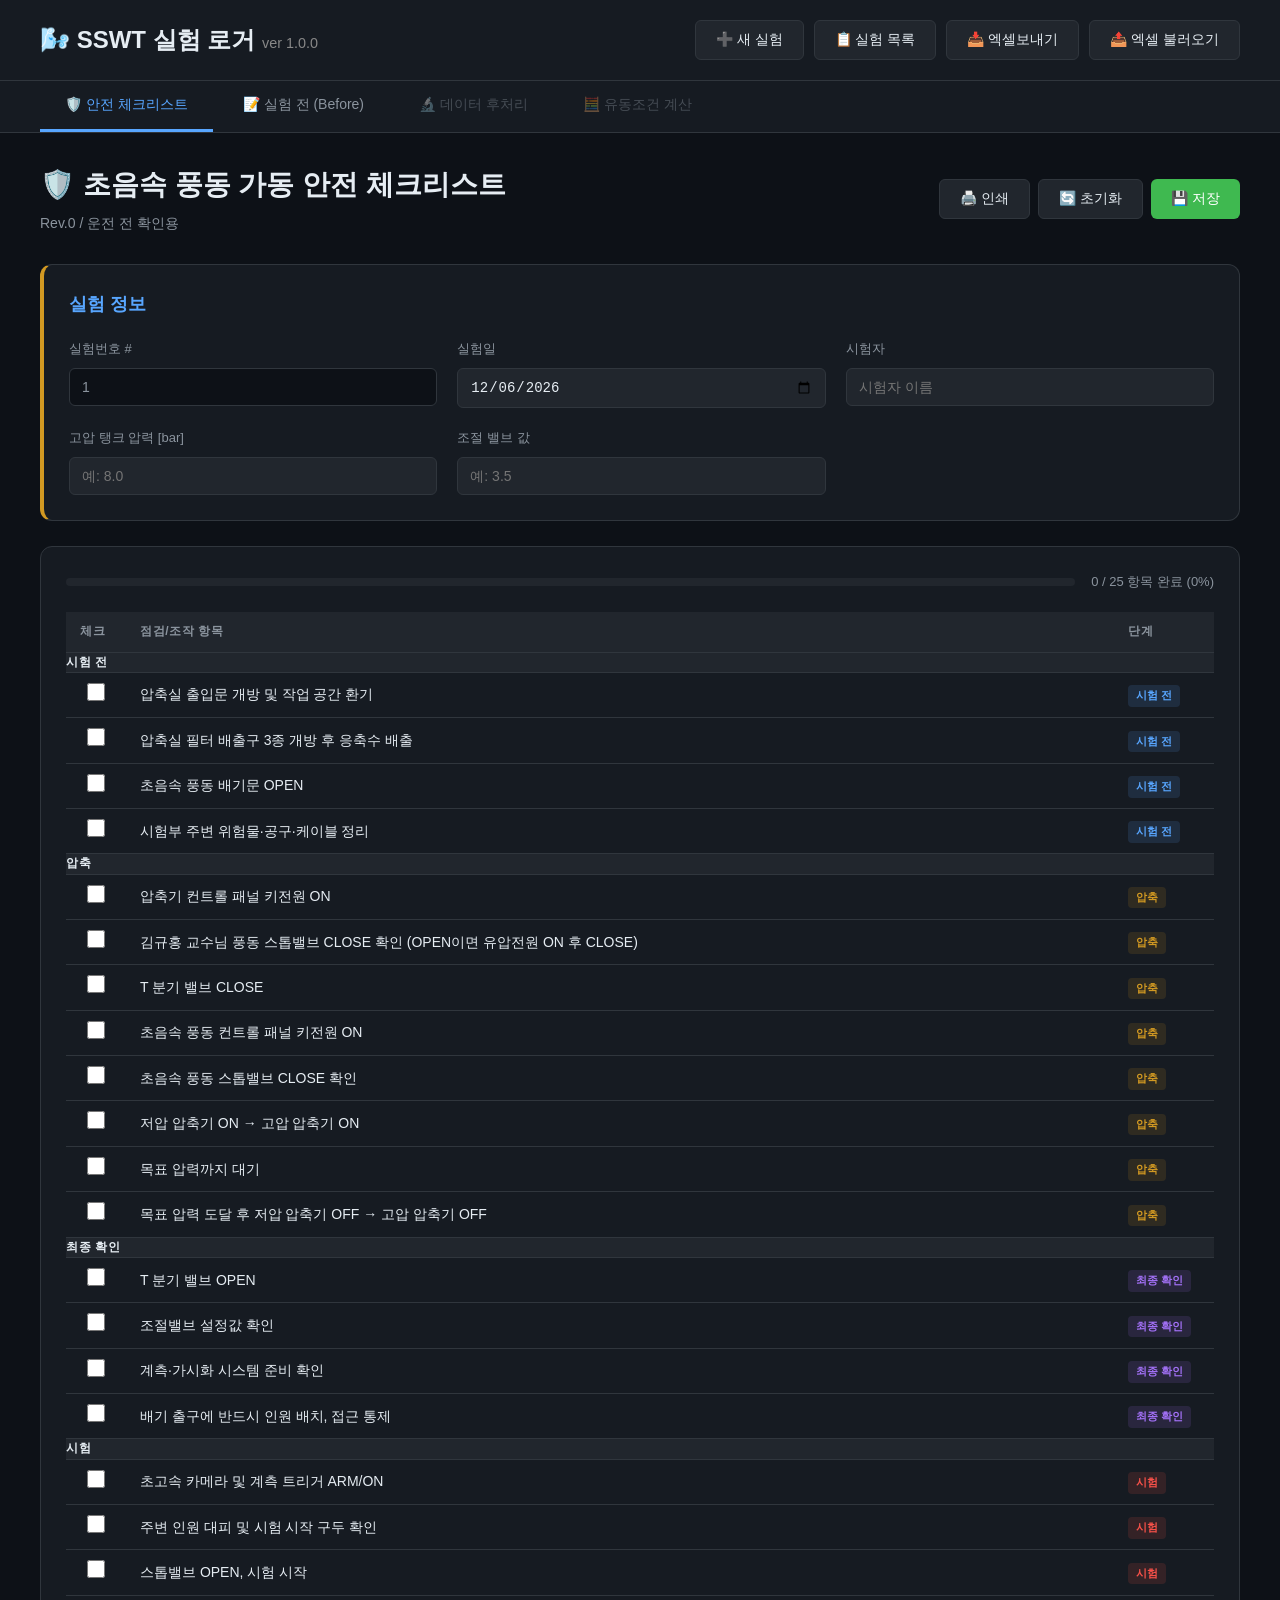
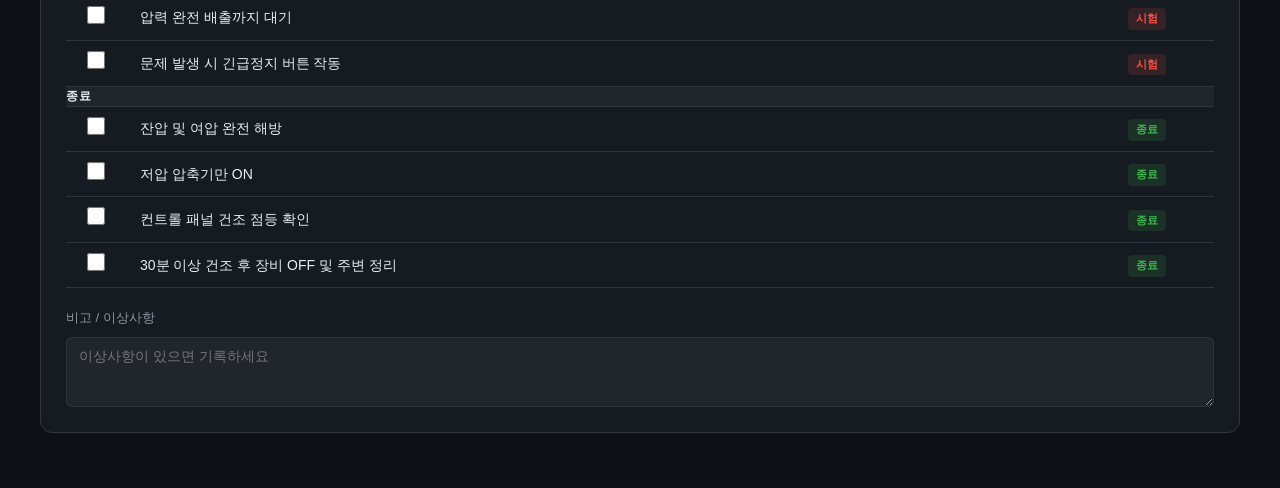
==== SSWT_Experiment_Logger/index.html @ 7e01df6a "feat: SSWT 초음속 풍동 실험 로거 v1.0.0 - 가동 안전 체크리스트 25항목 (PDF 기반) - 실험 전 정보 입력 (SSWT explist.xlsx 1행 형식) - " ====
<!DOCTYPE html>
<html lang="ko">
<head>
    <meta charset="UTF-8">
    <meta name="viewport" content="width=device-width, initial-scale=1.0">
    <title>SSWT 실험 로거</title>
    <link rel="stylesheet" href="style.css">
    <script src="https://cdn.sheetjs.com/xlsx-latest/package/dist/xlsx.full.min.js"></script>
</head>
<body>
    <div class="app-container">
        <header class="app-header">
            <h1>🌬️ SSWT 실험 로거 <span class="version-tag">ver 1.0.0</span></h1>
            <div class="header-actions">
                <button onclick="createNewExperimentFromUI()" class="btn-secondary">➕ 새 실험</button>
                <button onclick="showExperimentList()" class="btn-secondary">📋 실험 목록</button>
                <button onclick="exportToExcel()" class="btn-secondary">📥 엑셀보내기</button>
                <button onclick="document.getElementById('excel-import').click()" class="btn-secondary">📤 엑셀 불러오기</button>
                <input type="file" id="excel-import" accept=".xlsx,.xls" style="display:none" onchange="importFromExcel(event)">
            </div>
        </header>

        <nav class="nav-tabs">
            <button class="tab-btn active" data-tab="safety" onclick="switchTab('safety')">🛡️ 안전 체크리스트</button>
            <button class="tab-btn" data-tab="before" onclick="switchTab('before')">📝 실험 전 (Before)</button>
            <button class="tab-btn tab-disabled" disabled title="추후 구현 예정">🔬 데이터 후처리</button>
            <button class="tab-btn tab-disabled" disabled title="추후 구현 예정">🧮 유동조건 계산</button>
        </nav>

        <main class="main-content">

            <!-- 안전 체크리스트 -->
            <div id="tab-safety" class="tab-content active">
                <div class="page-header">
                    <div>
                        <h2>🛡️ 초음속 풍동 가동 안전 체크리스트</h2>
                        <p class="page-subtitle">Rev.0 / 운전 전 확인용</p>
                    </div>
                    <div class="header-btn-group">
                        <button onclick="printSafetyChecklist()" class="btn-secondary">🖨️ 인쇄</button>
                        <button onclick="resetSafetyChecklist()" class="btn-secondary">🔄 초기화</button>
                        <button onclick="saveSafetyChecklist()" class="btn-primary">💾 저장</button>
                    </div>
                </div>

                <div class="form-section checklist-header-section">
                    <h3>실험 정보</h3>
                    <div class="form-grid">
                        <div class="form-group">
                            <label>실험번호 #</label>
                            <input type="text" id="exp-number" readonly>
                        </div>
                        <div class="form-group">
                            <label>실험일</label>
                            <input type="date" id="exp-date">
                        </div>
                        <div class="form-group">
                            <label>시험자</label>
                            <input type="text" id="exp-name" placeholder="시험자 이름">
                        </div>
                        <div class="form-group">
                            <label>고압 탱크 압력 [bar]</label>
                            <input type="number" id="chk-tank-pressure" step="0.1" placeholder="예: 8.0">
                        </div>
                        <div class="form-group">
                            <label>조절 밸브 값</label>
                            <input type="text" id="chk-control-valve" placeholder="예: 3.5">
                        </div>
                    </div>
                </div>

                <div class="form-section">
                    <div class="checklist-progress-wrap">
                        <div class="checklist-progress-bar-bg">
                            <div class="checklist-progress-bar-fill" id="checklist-progress-bar"></div>
                        </div>
                        <span class="checklist-progress-text" id="checklist-progress-text">0 / 25 항목 완료 (0%)</span>
                    </div>

                    <table class="checklist-table" id="checklist-table">
                        <thead>
                            <tr>
                                <th style="width:60px">체크</th>
                                <th>점검/조작 항목</th>
                                <th style="width:100px">단계</th>
                            </tr>
                        </thead>
                        <tbody id="checklist-tbody"></tbody>
                    </table>

                    <div class="form-group" style="margin-top:20px;">
                        <label>비고 / 이상사항</label>
                        <textarea id="checklist-notes" rows="3" placeholder="이상사항이 있으면 기록하세요"></textarea>
                    </div>
                </div>
            </div>

            <!-- 실험 전 정보 -->
            <div id="tab-before" class="tab-content">
                <div class="page-header">
                    <h2>📝 실험 전 정보 입력</h2>
                    <button onclick="saveBeforeData()" class="btn-primary">💾 저장</button>
                </div>

                <div class="form-section">
                    <h3>실험 정보</h3>
                    <div class="form-grid">
                        <div class="form-group">
                            <label>exp#</label>
                            <input type="text" id="exp-number-before" readonly
                                   onfocus="document.getElementById('exp-number').value=this.value">
                        </div>
                        <div class="form-group">
                            <label>name (시험자)</label>
                            <input type="text" id="exp-name-sync" placeholder="예: 홍길동"
                                   oninput="document.getElementById('exp-name').value=this.value">
                        </div>
                        <div class="form-group">
                            <label>date</label>
                            <input type="date" id="exp-date-sync"
                                   oninput="document.getElementById('exp-date').value=this.value">
                        </div>
                        <div class="form-group">
                            <label>test model</label>
                            <input type="text" id="test-model" placeholder="예: NACA0012">
                        </div>
                        <div class="form-group">
                            <label>Objective</label>
                            <input type="text" id="objective" placeholder="예: Mach 2.0 flow visualization">
                        </div>
                        <div class="form-group">
                            <label>Mach #</label>
                            <input type="number" id="target-mach" step="0.01" placeholder="예: 2.0">
                        </div>
                    </div>
                </div>

                <div class="form-section">
                    <h3>환경 / 풍동 설정</h3>
                    <div class="form-grid">
                        <div class="form-group">
                            <label>air pressure [hpa]</label>
                            <input type="number" id="air-pressure" step="0.1" placeholder="예: 1013.2">
                        </div>
                        <div class="form-group">
                            <label>air temperature [°C]</label>
                            <input type="number" id="air-temp" step="0.1" placeholder="예: 25.0">
                        </div>
                        <div class="form-group">
                            <label>air humidity [%]</label>
                            <input type="number" id="air-humidity" step="0.1" placeholder="예: 50.0">
                        </div>
                        <div class="form-group">
                            <label>tank pressure [bar]</label>
                            <input type="number" id="tank-pressure" step="0.1" placeholder="예: 8.0"
                                   oninput="document.getElementById('chk-tank-pressure').value=this.value">
                        </div>
                        <div class="form-group">
                            <label>control valve</label>
                            <input type="text" id="control-valve" placeholder="예: 3.5"
                                   oninput="document.getElementById('chk-control-valve').value=this.value">
                        </div>
                    </div>
                </div>

                <div class="form-section">
                    <h3>Schlieren / 시각화</h3>
                    <div class="form-grid">
                        <div class="form-group">
                            <label>Schlieren method</label>
                            <input type="text" id="schlieren-method" placeholder="예: Z-type Schlieren">
                        </div>
                        <div class="form-group">
                            <label>Schlieren target</label>
                            <input type="text" id="schlieren-target" placeholder="예: model surface">
                        </div>
                    </div>
                </div>

                <div class="form-section">
                    <h3>카메라 설정</h3>
                    <div class="form-grid">
                        <div class="form-group">
                            <label>camera</label>
                            <input type="text" id="camera-model" placeholder="예: Phantom TMX7510">
                        </div>
                        <div class="form-group">
                            <label>FPS [Hz]</label>
                            <input type="number" id="camera-fps" step="1000" placeholder="예: 500000">
                        </div>
                        <div class="form-group">
                            <label>W [px]</label>
                            <input type="number" id="camera-width" placeholder="예: 1280">
                        </div>
                        <div class="form-group">
                            <label>H [px]</label>
                            <input type="number" id="camera-height" placeholder="예: 800">
                        </div>
                        <div class="form-group">
                            <label>lens focal length [mm]</label>
                            <input type="text" id="lens-focal" placeholder="예: 200">
                        </div>
                        <div class="form-group">
                            <label>Expose time [μs]</label>
                            <input type="number" id="expose-time" step="0.01" placeholder="예: 1.0">
                        </div>
                        <div class="form-group">
                            <label>Expose index</label>
                            <input type="number" id="expose-index" step="1" placeholder="예: 1">
                        </div>
                    </div>
                </div>

                <div class="form-section coming-soon-section">
                    <h3>📊 후처리 결과 (추후 자동 계산)</h3>
                    <p class="coming-soon-text">test time length(s), p0_avg, T0_avg, Stage 1 물성치 등은 데이터 후처리 및 유동조건 계산 구현 후 자동으로 채워집니다.</p>
                </div>
            </div>

        </main>
    </div>

    <!-- 실험 목록 모달 -->
    <div id="experiment-list-modal" class="modal">
        <div class="modal-content">
            <div class="modal-header">
                <h2>📋 실험 목록</h2>
                <button onclick="closeExperimentList()" class="modal-close">✕</button>
            </div>
            <input type="text" id="search-experiments" placeholder="검색..." oninput="filterExperiments()"
                   style="width:100%;margin-bottom:16px;padding:10px;background:var(--bg-tertiary);border:1px solid var(--border-color);border-radius:6px;color:var(--text-primary);">
            <div class="table-wrapper">
                <table class="data-table">
                    <thead>
                        <tr>
                            <th>#</th>
                            <th>날짜</th>
                            <th>시험자</th>
                            <th>모델</th>
                            <th>Mach</th>
                            <th>상태</th>
                            <th>체크</th>
                            <th>작업</th>
                        </tr>
                    </thead>
                    <tbody id="experiments-tbody"></tbody>
                </table>
            </div>
        </div>
    </div>

    <script src="database.js"></script>
    <script src="excel-handler.js"></script>
    <script src="app.js"></script>
    <script>
        // 실험 전 탭의 동기화 필드 초기화
        document.addEventListener('DOMContentLoaded', () => {
            const syncFields = () => {
                document.getElementById('exp-number-before').value = document.getElementById('exp-number').value;
                document.getElementById('exp-name-sync').value = document.getElementById('exp-name').value;
                document.getElementById('exp-date-sync').value = document.getElementById('exp-date').value;
            };
            syncFields();
            ['exp-number','exp-name','exp-date'].forEach(id => {
                document.getElementById(id)?.addEventListener('input', syncFields);
            });
            document.getElementById('exp-name-sync')?.addEventListener('input', e => {
                document.getElementById('exp-name').value = e.target.value;
            });
            document.getElementById('exp-date-sync')?.addEventListener('input', e => {
                document.getElementById('exp-date').value = e.target.value;
            });
        });
    </script>
</body>
</html>
---- SSWT_Experiment_Logger/style.css ----
/* ============================================
   SSWT 실험 로거 스타일
   ============================================ */

:root {
    --bg-primary: #0d1117;
    --bg-secondary: #161b22;
    --bg-tertiary: #21262d;
    --border-color: #30363d;
    --text-primary: #e6edf3;
    --text-secondary: #8b949e;
    --accent-blue: #58a6ff;
    --accent-green: #3fb950;
    --accent-red: #f85149;
    --accent-yellow: #d29922;
    --accent-purple: #a371f7;
}

* {
    margin: 0;
    padding: 0;
    box-sizing: border-box;
}

body {
    font-family: -apple-system, BlinkMacSystemFont, 'Segoe UI', 'Noto Sans', Helvetica, Arial, sans-serif;
    background: var(--bg-primary);
    color: var(--text-primary);
    line-height: 1.6;
}

.app-container {
    min-height: 100vh;
    display: flex;
    flex-direction: column;
}

/* ============================================
   헤더
   ============================================ */

.app-header {
    background: var(--bg-secondary);
    border-bottom: 1px solid var(--border-color);
    padding: 20px 40px;
    display: flex;
    justify-content: space-between;
    align-items: center;
}

.app-header h1 {
    font-size: 24px;
    font-weight: 600;
}

.header-actions {
    display: flex;
    gap: 10px;
}

/* ============================================
   네비게이션 탭
   ============================================ */

.nav-tabs {
    background: var(--bg-secondary);
    border-bottom: 1px solid var(--border-color);
    padding: 0 40px;
    display: flex;
    gap: 5px;
}

.tab-btn {
    background: transparent;
    border: none;
    color: var(--text-secondary);
    padding: 15px 25px;
    cursor: pointer;
    font-size: 14px;
    font-weight: 500;
    border-bottom: 3px solid transparent;
    transition: all 0.2s;
}

.tab-btn:hover {
    color: var(--text-primary);
    background: var(--bg-tertiary);
}

.tab-btn.active {
    color: var(--accent-blue);
    border-bottom-color: var(--accent-blue);
}

/* ============================================
   메인 컨텐츠
   ============================================ */

.main-content {
    flex: 1;
    padding: 30px 40px;
    max-width: 1400px;
    width: 100%;
    margin: 0 auto;
}

.tab-content {
    display: none;
}

.tab-content.active {
    display: block;
    animation: fadeIn 0.3s;
}

@keyframes fadeIn {
    from { opacity: 0; transform: translateY(10px); }
    to { opacity: 1; transform: translateY(0); }
}

.page-header {
    display: flex;
    justify-content: space-between;
    align-items: center;
    margin-bottom: 30px;
}

.page-header h2 {
    font-size: 28px;
    font-weight: 600;
}

/* ============================================
   폼 섹션
   ============================================ */

.form-section {
    background: var(--bg-secondary);
    border: 1px solid var(--border-color);
    border-radius: 12px;
    padding: 25px;
    margin-bottom: 25px;
}

.form-section h3 {
    font-size: 18px;
    font-weight: 600;
    margin-bottom: 20px;
    color: var(--accent-blue);
}

.form-grid {
    display: grid;
    grid-template-columns: repeat(auto-fit, minmax(280px, 1fr));
    gap: 20px;
}

.form-group {
    display: flex;
    flex-direction: column;
    gap: 8px;
}

.form-group label {
    font-size: 13px;
    font-weight: 500;
    color: var(--text-secondary);
}

.form-group input,
.form-group select,
.form-group textarea {
    background: var(--bg-tertiary);
    border: 1px solid var(--border-color);
    border-radius: 6px;
    padding: 10px 12px;
    color: var(--text-primary);
    font-size: 14px;
    transition: all 0.2s;
}

.form-group input:focus,
.form-group select:focus,
.form-group textarea:focus {
    outline: none;
    border-color: var(--accent-blue);
    box-shadow: 0 0 0 3px rgba(88, 166, 255, 0.1);
}

.form-group input:read-only {
    background: var(--bg-primary);
    color: var(--text-secondary);
}

.form-group input.has-default-value,
.form-group select.has-default-value {
    background: var(--bg-primary);
    color: var(--accent-blue);
    font-style: italic;
    border-color: rgba(88, 166, 255, 0.3);
}

/* select 요소는 이탤릭 제거 (가독성) */
.form-group select.has-default-value {
    font-style: normal;
}

.form-group input.has-default-value::placeholder,
.form-group select.has-default-value::placeholder {
    color: rgba(88, 166, 255, 0.5);
}

/* ============================================
   버튼
   ============================================ */

.btn-primary,
.btn-secondary {
    padding: 10px 20px;
    border-radius: 6px;
    font-size: 14px;
    font-weight: 500;
    cursor: pointer;
    border: none;
    transition: all 0.2s;
}

.btn-primary {
    background: var(--accent-green);
    color: white;
}

.btn-primary:hover {
    background: #2ea043;
    transform: translateY(-1px);
    box-shadow: 0 4px 12px rgba(63, 185, 80, 0.3);
}

.btn-secondary {
    background: var(--bg-tertiary);
    color: var(--text-primary);
    border: 1px solid var(--border-color);
}

.btn-secondary:hover {
    background: var(--border-color);
    border-color: var(--text-secondary);
}

/* ============================================
   업로드 영역
   ============================================ */

.upload-area {
    border: 2px dashed var(--border-color);
    border-radius: 12px;
    padding: 40px;
    text-align: center;
    transition: all 0.2s;
}

.upload-area:hover {
    border-color: var(--accent-blue);
    background: var(--bg-tertiary);
}

.upload-label {
    display: inline-block;
    padding: 12px 24px;
    background: var(--accent-blue);
    color: white;
    border-radius: 6px;
    cursor: pointer;
    font-weight: 500;
    transition: all 0.2s;
}

.upload-label:hover {
    background: #4a8fd8;
    transform: translateY(-2px);
}

/* ============================================
   계산 방법 선택
   ============================================ */

.calc-method-selector {
    display: grid;
    grid-template-columns: repeat(auto-fit, minmax(250px, 1fr));
    gap: 15px;
}

.radio-card {
    display: block;
    background: var(--bg-tertiary);
    border: 2px solid var(--border-color);
    border-radius: 12px;
    padding: 20px;
    cursor: pointer;
    transition: all 0.2s;
}

.radio-card:hover {
    border-color: var(--accent-blue);
    background: var(--bg-secondary);
}

.radio-card input[type="radio"] {
    display: none;
}

.radio-card input[type="radio"]:checked + .radio-content {
    color: var(--accent-blue);
}

.radio-card input[type="radio"]:checked ~ * {
    border-color: var(--accent-blue);
}

.radio-card:has(input:checked) {
    border-color: var(--accent-blue);
    background: var(--bg-secondary);
    box-shadow: 0 0 0 3px rgba(88, 166, 255, 0.1);
}

.radio-content strong {
    display: block;
    font-size: 16px;
    margin-bottom: 5px;
}

.radio-content p {
    font-size: 13px;
    color: var(--text-secondary);
    margin: 0;
}

/* ============================================
   Stage 결과 그리드
   ============================================ */

.stages-grid {
    display: grid;
    grid-template-columns: repeat(auto-fit, minmax(300px, 1fr));
    gap: 20px;
}

.stage-card {
    background: var(--bg-tertiary);
    border: 1px solid var(--border-color);
    border-radius: 10px;
    padding: 20px;
}

.stage-card h4 {
    font-size: 16px;
    margin-bottom: 15px;
    color: var(--accent-blue);
}

.stage-property {
    display: flex;
    justify-content: space-between;
    padding: 8px 0;
    border-bottom: 1px solid var(--border-color);
}

.stage-property:last-child {
    border-bottom: none;
}

.stage-property .label {
    color: var(--text-secondary);
    font-size: 13px;
}

.stage-property .value {
    font-weight: 500;
    font-family: 'Courier New', monospace;
}

/* ============================================
   모달
   ============================================ */

.modal {
    display: none;
    position: fixed;
    top: 0;
    left: 0;
    width: 100%;
    height: 100%;
    background: rgba(0, 0, 0, 0.8);
    z-index: 1000;
    align-items: center;
    justify-content: center;
}

.modal.active {
    display: flex;
}

.modal-content {
    background: var(--bg-secondary);
    border: 1px solid var(--border-color);
    border-radius: 12px;
    width: 90%;
    max-width: 900px;
    max-height: 85vh;
    overflow: hidden;
    display: flex;
    flex-direction: column;
}

.modal-content.large {
    max-width: 1200px;
}

.modal-header {
    padding: 20px 25px;
    border-bottom: 1px solid var(--border-color);
    display: flex;
    justify-content: space-between;
    align-items: center;
}

.modal-header h2 {
    font-size: 20px;
    font-weight: 600;
}

.close-btn {
    background: transparent;
    border: none;
    color: var(--text-secondary);
    font-size: 24px;
    cursor: pointer;
    padding: 0;
    width: 30px;
    height: 30px;
    display: flex;
    align-items: center;
    justify-content: center;
    border-radius: 6px;
    transition: all 0.2s;
}

.close-btn:hover {
    background: var(--bg-tertiary);
    color: var(--text-primary);
}

.modal-body {
    padding: 25px;
    overflow-y: auto;
    flex: 1;
}

/* ============================================
   데이터 테이블
   ============================================ */

.data-table {
    width: 100%;
    border-collapse: collapse;
    margin-top: 15px;
}

.data-table thead {
    background: var(--bg-tertiary);
    position: sticky;
    top: 0;
}

.data-table th,
.data-table td {
    padding: 12px 15px;
    text-align: left;
    border-bottom: 1px solid var(--border-color);
}

.data-table th {
    font-weight: 600;
    font-size: 13px;
    color: var(--text-secondary);
    text-transform: uppercase;
}

.data-table tbody tr {
    transition: background 0.2s;
    cursor: pointer;
}

.data-table tbody tr:hover {
    background: var(--bg-tertiary);
}

/* ============================================
   정보 박스
   ============================================ */

.info-box {
    background: var(--bg-tertiary);
    border-left: 4px solid var(--accent-blue);
    padding: 15px 20px;
    border-radius: 6px;
    margin-bottom: 20px;
}

.info-box p {
    margin: 0;
    color: var(--text-secondary);
    font-size: 14px;
}

/* ============================================
   시간 선택 컨트롤
   ============================================ */

.time-selector-controls {
    display: flex;
    gap: 20px;
    align-items: center;
    margin-top: 15px;
    padding: 15px;
    background: var(--bg-tertiary);
    border-radius: 8px;
}

.time-selector-controls label {
    display: flex;
    align-items: center;
    gap: 10px;
    font-size: 14px;
}

.time-selector-controls input {
    background: var(--bg-primary);
    border: 1px solid var(--border-color);
    border-radius: 6px;
    padding: 8px 12px;
    color: var(--text-primary);
    width: 120px;
}

/* ============================================
   캔버스
   ============================================ */

canvas {
    width: 100%;
    height: auto;
    border: 1px solid var(--border-color);
    border-radius: 8px;
    background: var(--bg-tertiary);
}

/* ============================================
   그래프 + 수직 슬라이더
   ============================================ */

.graph-row {
    display: flex;
    gap: 20px;
    align-items: center;
}

.graph-left {
    flex: 1;
}

.graph-controls {
    width: 90px;
    display: flex;
    flex-direction: column;
    align-items: center;
    gap: 8px;
    padding: 8px 4px;
    background: var(--bg-tertiary);
    border: 1px solid var(--border-color);
    border-radius: 8px;
    color: var(--text-secondary);
    font-size: 12px;
}

.graph-controls.tall {
    width: 90px;
}

.graph-controls label {
    font-size: 12px;
    color: var(--text-secondary);
    text-align: center;
}

.vertical-slider {
    writing-mode: vertical-lr;
    direction: rtl;
    width: 16px;
    height: 220px;
}

.vertical-slider.tall {
    height: 340px;
}

.slider-value {
    color: var(--text-primary);
    font-weight: 600;
    font-size: 12px;
}

.slider-sub {
    font-size: 11px;
    color: var(--text-secondary);
}

/* ============================================
   리스트 컨트롤
   ============================================ */

.list-controls {
    display: flex;
    gap: 15px;
    margin-bottom: 20px;
}

.list-controls input {
    flex: 1;
    background: var(--bg-tertiary);
    border: 1px solid var(--border-color);
    border-radius: 6px;
    padding: 10px 15px;
    color: var(--text-primary);
    font-size: 14px;
}

/* ============================================
   요약 컨테이너
   ============================================ */

.summary-container {
    background: var(--bg-secondary);
    border: 1px solid var(--border-color);
    border-radius: 12px;
    padding: 30px;
}

.placeholder-text {
    text-align: center;
    color: var(--text-secondary);
    font-size: 16px;
    padding: 60px 20px;
}

/* ============================================
   상태 배지
   ============================================ */

.status-badge {
    display: inline-block;
    padding: 4px 12px;
    border-radius: 12px;
    font-size: 12px;
    font-weight: 500;
}

.status-badge.complete {
    background: rgba(63, 185, 80, 0.2);
    color: var(--accent-green);
}

.status-badge.processing {
    background: rgba(210, 153, 34, 0.2);
    color: var(--accent-yellow);
}

.status-badge.pending {
    background: rgba(139, 148, 158, 0.2);
    color: var(--text-secondary);
}

/* ============================================
   액션 버튼 (테이블용)
   ============================================ */

.action-btns {
    display: flex;
    gap: 8px;
}

.action-btn {
    padding: 6px 12px;
    border-radius: 4px;
    font-size: 12px;
    cursor: pointer;
    border: 1px solid var(--border-color);
    background: var(--bg-tertiary);
    color: var(--text-primary);
    transition: all 0.2s;
}

.action-btn:hover {
    background: var(--border-color);
}

.action-btn.delete {
    color: var(--accent-red);
    border-color: var(--accent-red);
}

.action-btn.delete:hover {
    background: rgba(248, 81, 73, 0.1);
}

/* ============================================
   반응형
   ============================================ */

@media (max-width: 768px) {
    .app-header {
        flex-direction: column;
        gap: 15px;
        align-items: flex-start;
    }
    
    .header-actions {
        width: 100%;
        flex-wrap: wrap;
    }
    
    .nav-tabs {
        overflow-x: auto;
        padding: 0 20px;
    }
    
    .main-content {
        padding: 20px;
    }
    
    .form-grid {
        grid-template-columns: 1fr;
    }
}

/* ============================================
   센서 캘리브레이션 리스트
   ============================================ */

.sensor-calib-item {
    background: var(--bg-tertiary);
    border: 1px solid var(--border-color);
    border-radius: 8px;
    padding: 15px;
    margin-bottom: 10px;
    display: grid;
    grid-template-columns: 2fr 1fr 1fr 1fr 80px;
    gap: 15px;
    align-items: center;
}

.sensor-calib-item input,
.sensor-calib-item select {
    background: var(--bg-primary);
    border: 1px solid var(--border-color);
    border-radius: 4px;
    padding: 8px 10px;
    color: var(--text-primary);
    font-size: 13px;
}

.sensor-calib-item button {
    padding: 8px;
    background: transparent;
    border: 1px solid var(--accent-red);
    color: var(--accent-red);
    border-radius: 4px;
    cursor: pointer;
    transition: all 0.2s;
}

.sensor-calib-item button:hover {
    background: rgba(248, 81, 73, 0.1);
}

/* ============================================
   업로드된 파일 리스트
   ============================================ */

.uploaded-file-item {
    background: var(--bg-tertiary);
    border: 1px solid var(--border-color);
    border-radius: 8px;
    padding: 12px 15px;
    margin-top: 10px;
    display: flex;
    justify-content: space-between;
    align-items: center;
}

.file-info {
    display: flex;
    align-items: center;
    gap: 10px;
}

.file-icon {
    font-size: 20px;
}

.file-details {
    display: flex;
    flex-direction: column;
}

.file-name {
    font-weight: 500;
    font-size: 14px;
}

.file-meta {
    font-size: 12px;
    color: var(--text-secondary);
}

/* ============================================
   후처리 Progress Bar
   ============================================ */

.progress-bar {
    width: 100%;
    height: 30px;
    background: var(--bg-tertiary);
    border-radius: 15px;
    overflow: hidden;
    margin-bottom: 10px;
}

.progress-fill {
    height: 100%;
    background: linear-gradient(90deg, var(--primary-color), var(--accent-green));
    width: 0%;
    transition: width 0.3s ease;
    display: flex;
    align-items: center;
    justify-content: center;
    color: white;
    font-weight: bold;
}

#processing-progress {
    margin-top: 20px;
}

#progress-text {
    text-align: center;
    font-size: 14px;
    color: var(--text-secondary);
    margin-top: 10px;
}

/* ============================================
   업로드 박스 스타일
   ============================================ */

.upload-box {
    border: 2px dashed #ccc;
    padding: 20px;
    border-radius: 8px;
    text-align: center;
    transition: all 0.3s;
}

.upload-box:hover {
    border-color: var(--primary-color);
    background: rgba(52, 152, 219, 0.05);
}

.upload-grid {
    display: grid;
    grid-template-columns: 1fr 1fr;
    gap: 20px;
}

/* ============================================
   캔버스 스타일
   ============================================ */

#result-preview {
    border: 1px solid #ddd;
    border-radius: 8px;
    width: 100%;
    height: auto;
    max-width: 1200px;
}

/* ============================================
   SSWT 안전 체크리스트
   ============================================ */

.version-tag {
    font-size: 0.6em;
    color: #888;
    font-weight: normal;
}

.page-subtitle {
    color: var(--text-secondary);
    font-size: 14px;
    margin-top: 4px;
}

.header-btn-group {
    display: flex;
    gap: 8px;
    flex-wrap: wrap;
}

.tab-btn.tab-disabled {
    opacity: 0.4;
    cursor: not-allowed;
}

.checklist-header-section {
    border-left: 4px solid var(--accent-yellow);
}

.checklist-progress-wrap {
    display: flex;
    align-items: center;
    gap: 16px;
    margin-bottom: 20px;
}

.checklist-progress-bar-bg {
    flex: 1;
    height: 8px;
    background: var(--bg-tertiary);
    border-radius: 4px;
    overflow: hidden;
}

.checklist-progress-bar-fill {
    height: 100%;
    background: var(--accent-green);
    border-radius: 4px;
    width: 0%;
    transition: width 0.3s;
}

.checklist-progress-text {
    font-size: 13px;
    color: var(--text-secondary);
    white-space: nowrap;
}

.checklist-table {
    width: 100%;
    border-collapse: collapse;
    font-size: 14px;
}

.checklist-table thead th {
    background: var(--bg-tertiary);
    color: var(--text-secondary);
    padding: 10px 14px;
    text-align: left;
    border-bottom: 1px solid var(--border-color);
    font-weight: 600;
    font-size: 12px;
    text-transform: uppercase;
    letter-spacing: 0.05em;
}

.checklist-table tbody tr {
    border-bottom: 1px solid var(--border-color);
    transition: background 0.15s;
}

.checklist-table tbody tr:hover {
    background: var(--bg-tertiary);
}

.checklist-table td {
    padding: 10px 14px;
    vertical-align: middle;
    color: var(--text-primary);
}

.check-cell {
    text-align: center;
    width: 60px;
}

.check-cell input[type="checkbox"] {
    width: 18px;
    height: 18px;
    cursor: pointer;
    accent-color: var(--accent-green);
}

.item-cell {
    line-height: 1.5;
}

.stage-badge {
    display: inline-block;
    padding: 2px 8px;
    border-radius: 4px;
    font-size: 11px;
    font-weight: 600;
}

.stage-divider-row td {
    padding: 0 !important;
    border: none !important;
}

.stage-divider {
    padding: 8px 14px !important;
    font-size: 12px;
    font-weight: 700;
    color: var(--text-primary);
    background: var(--bg-tertiary);
    border-left: 4px solid var(--accent-blue);
    letter-spacing: 0.05em;
}

.coming-soon-section {
    border: 1px dashed var(--border-color);
    opacity: 0.7;
}

.coming-soon-text {
    color: var(--text-secondary);
    font-size: 14px;
}

.form-group textarea {
    background: var(--bg-tertiary);
    border: 1px solid var(--border-color);
    border-radius: 6px;
    padding: 10px 12px;
    color: var(--text-primary);
    font-size: 14px;
    width: 100%;
    resize: vertical;
    font-family: inherit;
}

.form-group textarea:focus {
    outline: none;
    border-color: var(--accent-blue);
}

@media print {
    .app-header, .nav-tabs, .header-btn-group, .header-actions, .modal { display: none !important; }
    body { background: white; color: black; }
    .form-section { border: 1px solid #ccc; }
    .checklist-table td, .checklist-table th { color: black; }
}
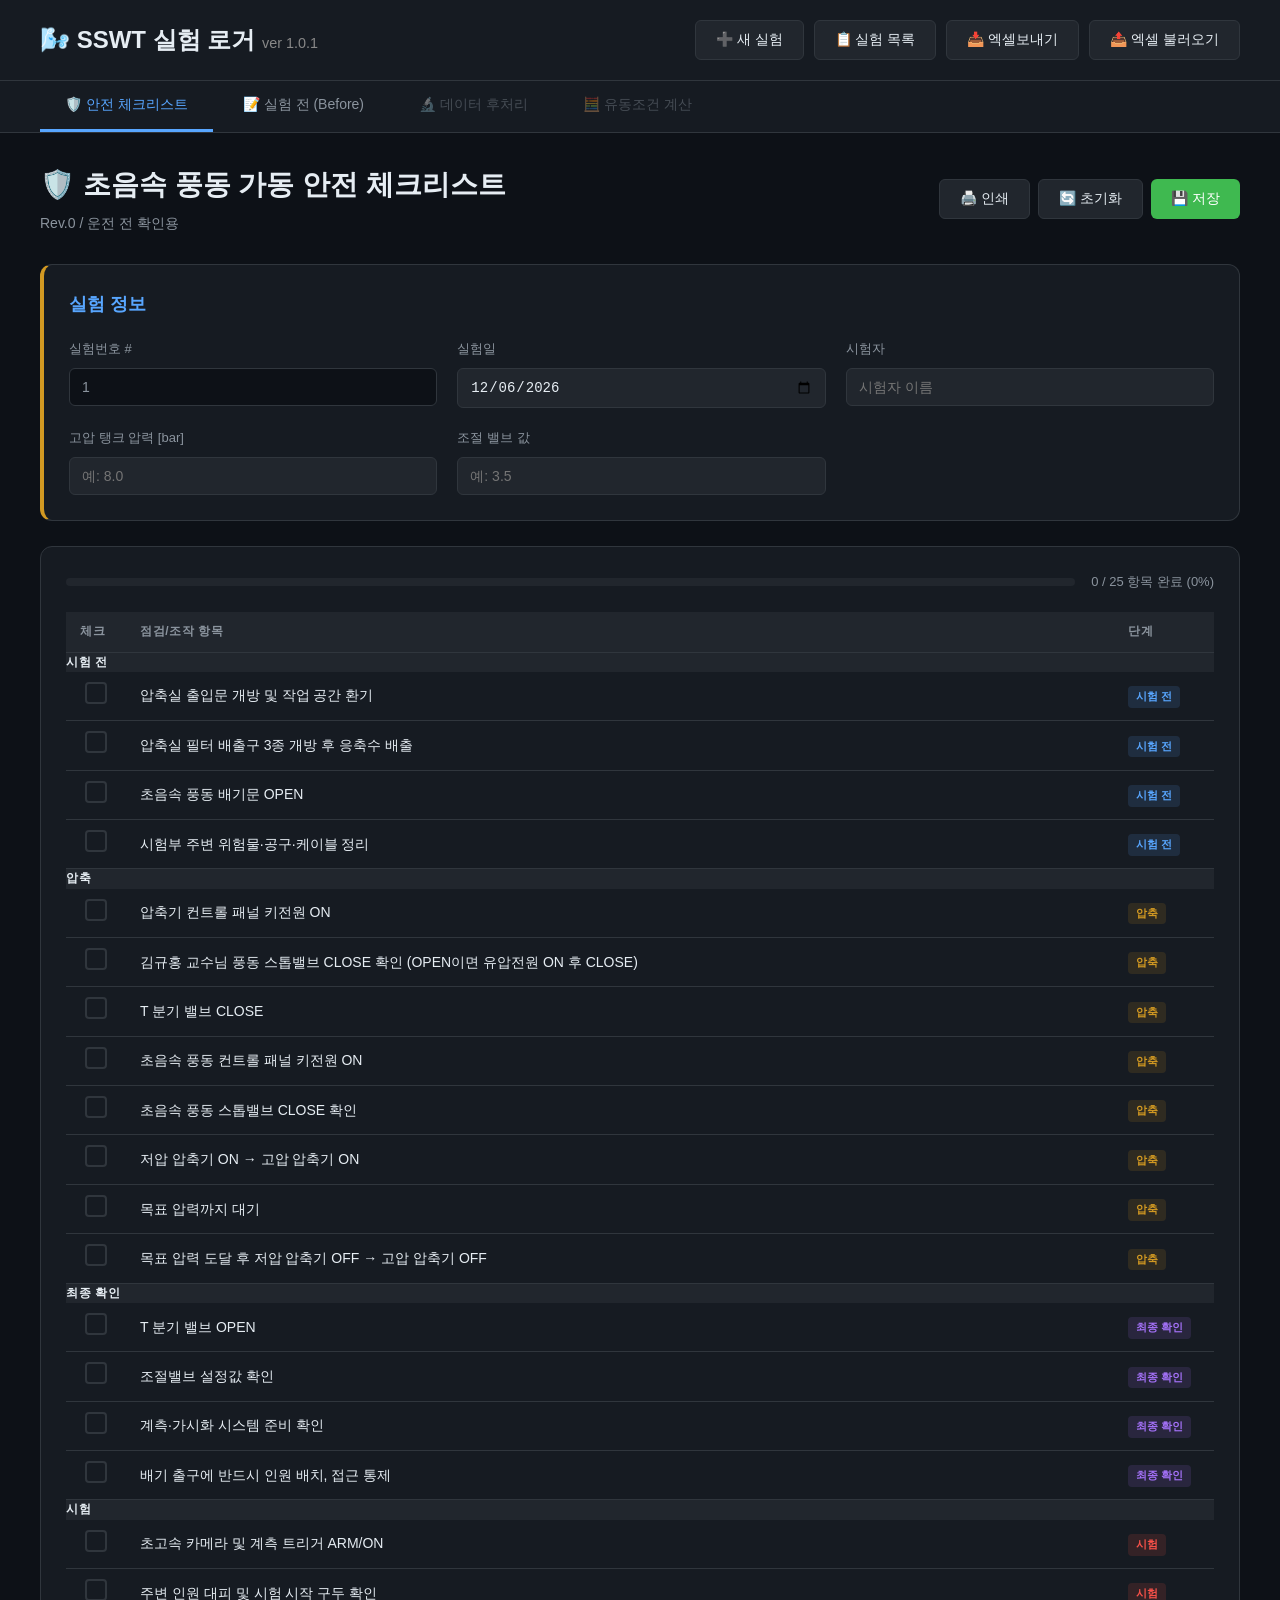
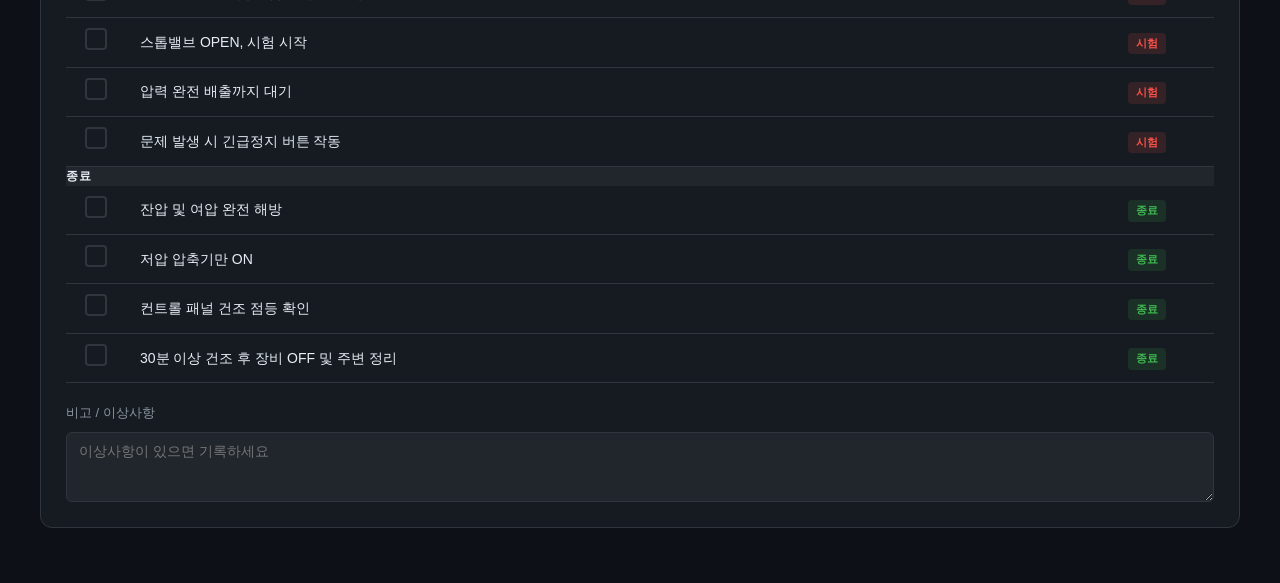
==== commit a5077bbb: "feat: 체크리스트 행 클릭 UX 개선 (v1.0.1) - 행 전체 클릭으로 체크/해제 - 중간 항목 클릭 시 위 항목까지 일괄 체크 - 이미 체크된 항목 클릭 시 해당 항목부터" ====
--- a/SSWT_Experiment_Logger/index.html
+++ b/SSWT_Experiment_Logger/index.html
@@ -10,7 +10,7 @@
 <body>
     <div class="app-container">
         <header class="app-header">
-            <h1>🌬️ SSWT 실험 로거 <span class="version-tag">ver 1.0.0</span></h1>
+            <h1>🌬️ SSWT 실험 로거 <span class="version-tag">ver 1.0.1</span></h1>
             <div class="header-actions">
                 <button onclick="createNewExperimentFromUI()" class="btn-secondary">➕ 새 실험</button>
                 <button onclick="showExperimentList()" class="btn-secondary">📋 실험 목록</button>
--- a/SSWT_Experiment_Logger/style.css
+++ b/SSWT_Experiment_Logger/style.css
@@ -972,13 +972,23 @@
     letter-spacing: 0.05em;
 }
 
-.checklist-table tbody tr {
+.checklist-table tbody tr.checklist-item-row {
     border-bottom: 1px solid var(--border-color);
     transition: background 0.15s;
-}
-
-.checklist-table tbody tr:hover {
-    background: var(--bg-tertiary);
+    cursor: pointer;
+    user-select: none;
+}
+
+.checklist-table tbody tr.checklist-item-row:hover {
+    background: rgba(88, 166, 255, 0.08);
+}
+
+.checklist-table tbody tr.checklist-item-row.checked {
+    background: rgba(63, 185, 80, 0.08);
+}
+
+.checklist-table tbody tr.checklist-item-row.checked:hover {
+    background: rgba(63, 185, 80, 0.14);
 }
 
 .checklist-table td {
@@ -992,11 +1002,27 @@
     width: 60px;
 }
 
-.check-cell input[type="checkbox"] {
-    width: 18px;
-    height: 18px;
-    cursor: pointer;
-    accent-color: var(--accent-green);
+.check-icon {
+    display: inline-flex;
+    align-items: center;
+    justify-content: center;
+    width: 22px;
+    height: 22px;
+    border-radius: 4px;
+    border: 2px solid var(--border-color);
+    font-size: 14px;
+    font-weight: 700;
+    color: var(--accent-green);
+    transition: all 0.15s;
+}
+
+.checklist-item-row.checked .check-icon {
+    border-color: var(--accent-green);
+    background: rgba(63, 185, 80, 0.15);
+}
+
+.checklist-item-row:hover .check-icon {
+    border-color: var(--accent-blue);
 }
 
 .item-cell {
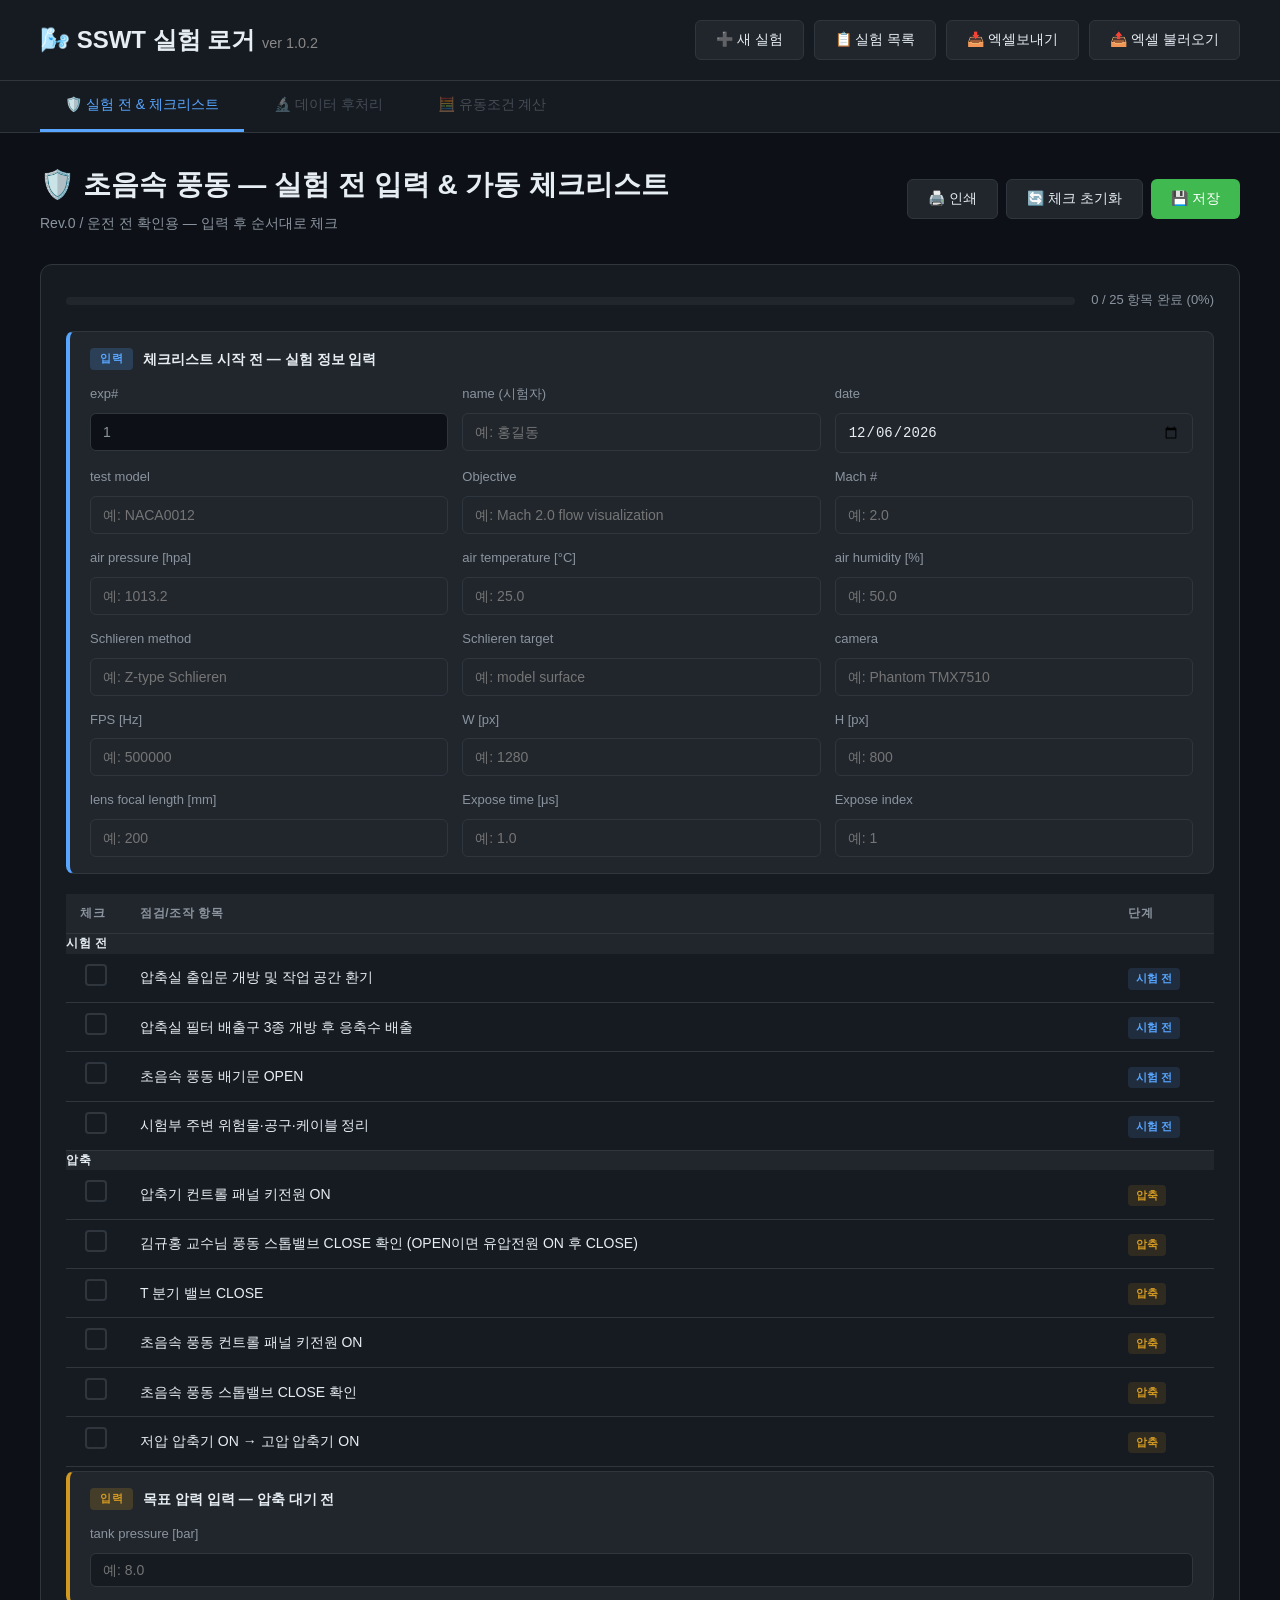
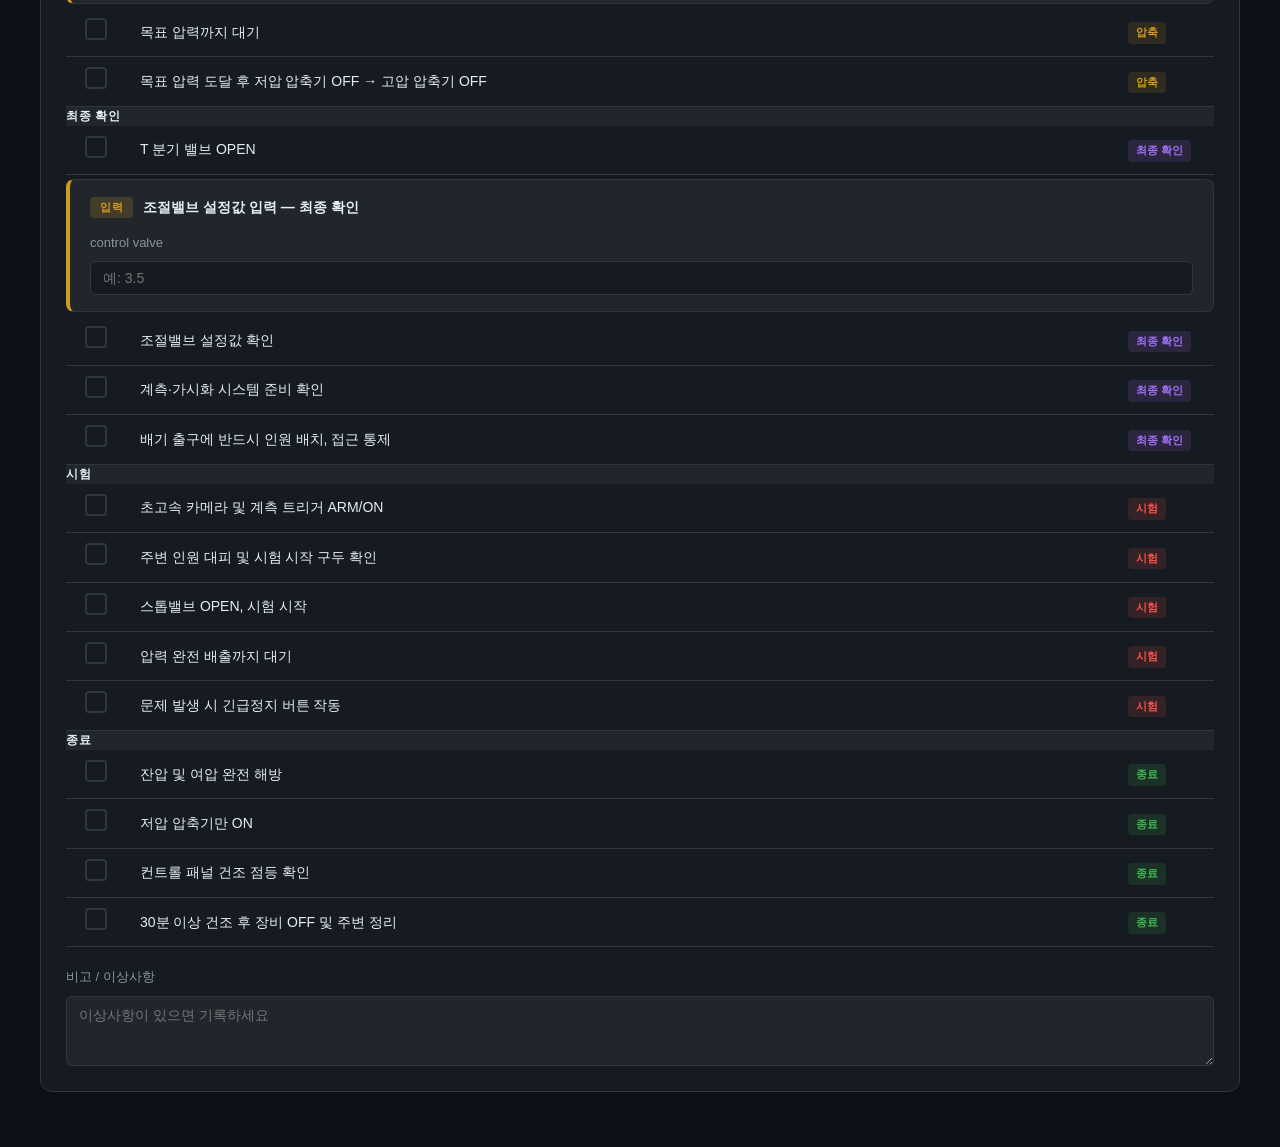
==== commit 3954253c: "feat: 체크리스트와 실험 전 입력 통합 (v1.0.2) - 단일 탭 '실험 전 & 체크리스트'로 통합 - 체크 전 입력: exp#, name, 환경, Schlieren, 카메라" ====
--- a/SSWT_Experiment_Logger/index.html
+++ b/SSWT_Experiment_Logger/index.html
@@ -10,7 +10,7 @@
 <body>
     <div class="app-container">
         <header class="app-header">
-            <h1>🌬️ SSWT 실험 로거 <span class="version-tag">ver 1.0.1</span></h1>
+            <h1>🌬️ SSWT 실험 로거 <span class="version-tag">ver 1.0.2</span></h1>
             <div class="header-actions">
                 <button onclick="createNewExperimentFromUI()" class="btn-secondary">➕ 새 실험</button>
                 <button onclick="showExperimentList()" class="btn-secondary">📋 실험 목록</button>
@@ -21,51 +21,22 @@
         </header>
 
         <nav class="nav-tabs">
-            <button class="tab-btn active" data-tab="safety" onclick="switchTab('safety')">🛡️ 안전 체크리스트</button>
-            <button class="tab-btn" data-tab="before" onclick="switchTab('before')">📝 실험 전 (Before)</button>
+            <button class="tab-btn active" data-tab="experiment" onclick="switchTab('experiment')">🛡️ 실험 전 &amp; 체크리스트</button>
             <button class="tab-btn tab-disabled" disabled title="추후 구현 예정">🔬 데이터 후처리</button>
             <button class="tab-btn tab-disabled" disabled title="추후 구현 예정">🧮 유동조건 계산</button>
         </nav>
 
         <main class="main-content">
-
-            <!-- 안전 체크리스트 -->
-            <div id="tab-safety" class="tab-content active">
+            <div id="tab-experiment" class="tab-content active">
                 <div class="page-header">
                     <div>
-                        <h2>🛡️ 초음속 풍동 가동 안전 체크리스트</h2>
-                        <p class="page-subtitle">Rev.0 / 운전 전 확인용</p>
+                        <h2>🛡️ 초음속 풍동 — 실험 전 입력 &amp; 가동 체크리스트</h2>
+                        <p class="page-subtitle">Rev.0 / 운전 전 확인용 — 입력 후 순서대로 체크</p>
                     </div>
                     <div class="header-btn-group">
                         <button onclick="printSafetyChecklist()" class="btn-secondary">🖨️ 인쇄</button>
-                        <button onclick="resetSafetyChecklist()" class="btn-secondary">🔄 초기화</button>
-                        <button onclick="saveSafetyChecklist()" class="btn-primary">💾 저장</button>
-                    </div>
-                </div>
-
-                <div class="form-section checklist-header-section">
-                    <h3>실험 정보</h3>
-                    <div class="form-grid">
-                        <div class="form-group">
-                            <label>실험번호 #</label>
-                            <input type="text" id="exp-number" readonly>
-                        </div>
-                        <div class="form-group">
-                            <label>실험일</label>
-                            <input type="date" id="exp-date">
-                        </div>
-                        <div class="form-group">
-                            <label>시험자</label>
-                            <input type="text" id="exp-name" placeholder="시험자 이름">
-                        </div>
-                        <div class="form-group">
-                            <label>고압 탱크 압력 [bar]</label>
-                            <input type="number" id="chk-tank-pressure" step="0.1" placeholder="예: 8.0">
-                        </div>
-                        <div class="form-group">
-                            <label>조절 밸브 값</label>
-                            <input type="text" id="chk-control-valve" placeholder="예: 3.5">
-                        </div>
+                        <button onclick="resetSafetyChecklist()" class="btn-secondary">🔄 체크 초기화</button>
+                        <button onclick="saveExperimentData()" class="btn-primary">💾 저장</button>
                     </div>
                 </div>
 
@@ -77,6 +48,89 @@
                         <span class="checklist-progress-text" id="checklist-progress-text">0 / 25 항목 완료 (0%)</span>
                     </div>
 
+                    <!-- ① 체크리스트 시작 전 입력 -->
+                    <div class="inline-input-block pre-check-block">
+                        <div class="inline-input-block-header">
+                            <span class="inline-step-badge">입력</span>
+                            <strong>체크리스트 시작 전 — 실험 정보 입력</strong>
+                        </div>
+                        <div class="form-grid">
+                            <div class="form-group">
+                                <label>exp#</label>
+                                <input type="text" id="exp-number" readonly>
+                            </div>
+                            <div class="form-group">
+                                <label>name (시험자)</label>
+                                <input type="text" id="exp-name" placeholder="예: 홍길동">
+                            </div>
+                            <div class="form-group">
+                                <label>date</label>
+                                <input type="date" id="exp-date">
+                            </div>
+                            <div class="form-group">
+                                <label>test model</label>
+                                <input type="text" id="test-model" placeholder="예: NACA0012">
+                            </div>
+                            <div class="form-group">
+                                <label>Objective</label>
+                                <input type="text" id="objective" placeholder="예: Mach 2.0 flow visualization">
+                            </div>
+                            <div class="form-group">
+                                <label>Mach #</label>
+                                <input type="number" id="target-mach" step="0.01" placeholder="예: 2.0">
+                            </div>
+                            <div class="form-group">
+                                <label>air pressure [hpa]</label>
+                                <input type="number" id="air-pressure" step="0.1" placeholder="예: 1013.2">
+                            </div>
+                            <div class="form-group">
+                                <label>air temperature [°C]</label>
+                                <input type="number" id="air-temp" step="0.1" placeholder="예: 25.0">
+                            </div>
+                            <div class="form-group">
+                                <label>air humidity [%]</label>
+                                <input type="number" id="air-humidity" step="0.1" placeholder="예: 50.0">
+                            </div>
+                            <div class="form-group">
+                                <label>Schlieren method</label>
+                                <input type="text" id="schlieren-method" placeholder="예: Z-type Schlieren">
+                            </div>
+                            <div class="form-group">
+                                <label>Schlieren target</label>
+                                <input type="text" id="schlieren-target" placeholder="예: model surface">
+                            </div>
+                            <div class="form-group">
+                                <label>camera</label>
+                                <input type="text" id="camera-model" placeholder="예: Phantom TMX7510">
+                            </div>
+                            <div class="form-group">
+                                <label>FPS [Hz]</label>
+                                <input type="number" id="camera-fps" step="1000" placeholder="예: 500000">
+                            </div>
+                            <div class="form-group">
+                                <label>W [px]</label>
+                                <input type="number" id="camera-width" placeholder="예: 1280">
+                            </div>
+                            <div class="form-group">
+                                <label>H [px]</label>
+                                <input type="number" id="camera-height" placeholder="예: 800">
+                            </div>
+                            <div class="form-group">
+                                <label>lens focal length [mm]</label>
+                                <input type="text" id="lens-focal" placeholder="예: 200">
+                            </div>
+                            <div class="form-group">
+                                <label>Expose time [μs]</label>
+                                <input type="number" id="expose-time" step="0.01" placeholder="예: 1.0">
+                            </div>
+                            <div class="form-group">
+                                <label>Expose index</label>
+                                <input type="number" id="expose-index" step="1" placeholder="예: 1">
+                            </div>
+                        </div>
+                    </div>
+
+                    <!-- 체크리스트 (중간 입력은 JS에서 삽입) -->
                     <table class="checklist-table" id="checklist-table">
                         <thead>
                             <tr>
@@ -94,129 +148,6 @@
                     </div>
                 </div>
             </div>
-
-            <!-- 실험 전 정보 -->
-            <div id="tab-before" class="tab-content">
-                <div class="page-header">
-                    <h2>📝 실험 전 정보 입력</h2>
-                    <button onclick="saveBeforeData()" class="btn-primary">💾 저장</button>
-                </div>
-
-                <div class="form-section">
-                    <h3>실험 정보</h3>
-                    <div class="form-grid">
-                        <div class="form-group">
-                            <label>exp#</label>
-                            <input type="text" id="exp-number-before" readonly
-                                   onfocus="document.getElementById('exp-number').value=this.value">
-                        </div>
-                        <div class="form-group">
-                            <label>name (시험자)</label>
-                            <input type="text" id="exp-name-sync" placeholder="예: 홍길동"
-                                   oninput="document.getElementById('exp-name').value=this.value">
-                        </div>
-                        <div class="form-group">
-                            <label>date</label>
-                            <input type="date" id="exp-date-sync"
-                                   oninput="document.getElementById('exp-date').value=this.value">
-                        </div>
-                        <div class="form-group">
-                            <label>test model</label>
-                            <input type="text" id="test-model" placeholder="예: NACA0012">
-                        </div>
-                        <div class="form-group">
-                            <label>Objective</label>
-                            <input type="text" id="objective" placeholder="예: Mach 2.0 flow visualization">
-                        </div>
-                        <div class="form-group">
-                            <label>Mach #</label>
-                            <input type="number" id="target-mach" step="0.01" placeholder="예: 2.0">
-                        </div>
-                    </div>
-                </div>
-
-                <div class="form-section">
-                    <h3>환경 / 풍동 설정</h3>
-                    <div class="form-grid">
-                        <div class="form-group">
-                            <label>air pressure [hpa]</label>
-                            <input type="number" id="air-pressure" step="0.1" placeholder="예: 1013.2">
-                        </div>
-                        <div class="form-group">
-                            <label>air temperature [°C]</label>
-                            <input type="number" id="air-temp" step="0.1" placeholder="예: 25.0">
-                        </div>
-                        <div class="form-group">
-                            <label>air humidity [%]</label>
-                            <input type="number" id="air-humidity" step="0.1" placeholder="예: 50.0">
-                        </div>
-                        <div class="form-group">
-                            <label>tank pressure [bar]</label>
-                            <input type="number" id="tank-pressure" step="0.1" placeholder="예: 8.0"
-                                   oninput="document.getElementById('chk-tank-pressure').value=this.value">
-                        </div>
-                        <div class="form-group">
-                            <label>control valve</label>
-                            <input type="text" id="control-valve" placeholder="예: 3.5"
-                                   oninput="document.getElementById('chk-control-valve').value=this.value">
-                        </div>
-                    </div>
-                </div>
-
-                <div class="form-section">
-                    <h3>Schlieren / 시각화</h3>
-                    <div class="form-grid">
-                        <div class="form-group">
-                            <label>Schlieren method</label>
-                            <input type="text" id="schlieren-method" placeholder="예: Z-type Schlieren">
-                        </div>
-                        <div class="form-group">
-                            <label>Schlieren target</label>
-                            <input type="text" id="schlieren-target" placeholder="예: model surface">
-                        </div>
-                    </div>
-                </div>
-
-                <div class="form-section">
-                    <h3>카메라 설정</h3>
-                    <div class="form-grid">
-                        <div class="form-group">
-                            <label>camera</label>
-                            <input type="text" id="camera-model" placeholder="예: Phantom TMX7510">
-                        </div>
-                        <div class="form-group">
-                            <label>FPS [Hz]</label>
-                            <input type="number" id="camera-fps" step="1000" placeholder="예: 500000">
-                        </div>
-                        <div class="form-group">
-                            <label>W [px]</label>
-                            <input type="number" id="camera-width" placeholder="예: 1280">
-                        </div>
-                        <div class="form-group">
-                            <label>H [px]</label>
-                            <input type="number" id="camera-height" placeholder="예: 800">
-                        </div>
-                        <div class="form-group">
-                            <label>lens focal length [mm]</label>
-                            <input type="text" id="lens-focal" placeholder="예: 200">
-                        </div>
-                        <div class="form-group">
-                            <label>Expose time [μs]</label>
-                            <input type="number" id="expose-time" step="0.01" placeholder="예: 1.0">
-                        </div>
-                        <div class="form-group">
-                            <label>Expose index</label>
-                            <input type="number" id="expose-index" step="1" placeholder="예: 1">
-                        </div>
-                    </div>
-                </div>
-
-                <div class="form-section coming-soon-section">
-                    <h3>📊 후처리 결과 (추후 자동 계산)</h3>
-                    <p class="coming-soon-text">test time length(s), p0_avg, T0_avg, Stage 1 물성치 등은 데이터 후처리 및 유동조건 계산 구현 후 자동으로 채워집니다.</p>
-                </div>
-            </div>
-
         </main>
     </div>
 
@@ -252,25 +183,5 @@
     <script src="database.js"></script>
     <script src="excel-handler.js"></script>
     <script src="app.js"></script>
-    <script>
-        // 실험 전 탭의 동기화 필드 초기화
-        document.addEventListener('DOMContentLoaded', () => {
-            const syncFields = () => {
-                document.getElementById('exp-number-before').value = document.getElementById('exp-number').value;
-                document.getElementById('exp-name-sync').value = document.getElementById('exp-name').value;
-                document.getElementById('exp-date-sync').value = document.getElementById('exp-date').value;
-            };
-            syncFields();
-            ['exp-number','exp-name','exp-date'].forEach(id => {
-                document.getElementById(id)?.addEventListener('input', syncFields);
-            });
-            document.getElementById('exp-name-sync')?.addEventListener('input', e => {
-                document.getElementById('exp-name').value = e.target.value;
-            });
-            document.getElementById('exp-date-sync')?.addEventListener('input', e => {
-                document.getElementById('exp-date').value = e.target.value;
-            });
-        });
-    </script>
 </body>
 </html>
--- a/SSWT_Experiment_Logger/style.css
+++ b/SSWT_Experiment_Logger/style.css
@@ -925,6 +925,88 @@
     border-left: 4px solid var(--accent-yellow);
 }
 
+/* 체크리스트 내 인라인 입력 블록 */
+.inline-input-block {
+    background: var(--bg-tertiary);
+    border: 1px solid var(--border-color);
+    border-radius: 8px;
+    padding: 16px 20px;
+    margin: 12px 0;
+}
+
+.pre-check-block {
+    border-left: 4px solid var(--accent-blue);
+    margin-bottom: 20px;
+}
+
+.mid-check-block {
+    border-left: 4px solid var(--accent-yellow);
+    margin: 4px 0;
+}
+
+.inline-input-block-header {
+    display: flex;
+    align-items: center;
+    gap: 10px;
+    margin-bottom: 14px;
+    color: var(--text-primary);
+    font-size: 14px;
+}
+
+.inline-step-badge {
+    display: inline-block;
+    padding: 2px 10px;
+    border-radius: 4px;
+    font-size: 11px;
+    font-weight: 700;
+    background: rgba(88, 166, 255, 0.2);
+    color: var(--accent-blue);
+    letter-spacing: 0.05em;
+    flex-shrink: 0;
+}
+
+.inline-step-badge.mid {
+    background: rgba(210, 153, 34, 0.2);
+    color: var(--accent-yellow);
+}
+
+.inline-input-row td {
+    padding: 0 !important;
+    border: none !important;
+    background: transparent !important;
+}
+
+.inline-fields-row {
+    display: flex;
+    flex-wrap: wrap;
+    gap: 16px;
+}
+
+.inline-field {
+    flex: 1;
+    min-width: 200px;
+    margin: 0;
+}
+
+.inline-field input {
+    background: var(--bg-secondary);
+    border: 1px solid var(--border-color);
+    border-radius: 6px;
+    padding: 8px 12px;
+    color: var(--text-primary);
+    font-size: 14px;
+    width: 100%;
+}
+
+.inline-field input:focus {
+    outline: none;
+    border-color: var(--accent-blue);
+}
+
+.pre-check-block .form-grid {
+    gap: 14px;
+}
+
 .checklist-progress-wrap {
     display: flex;
     align-items: center;
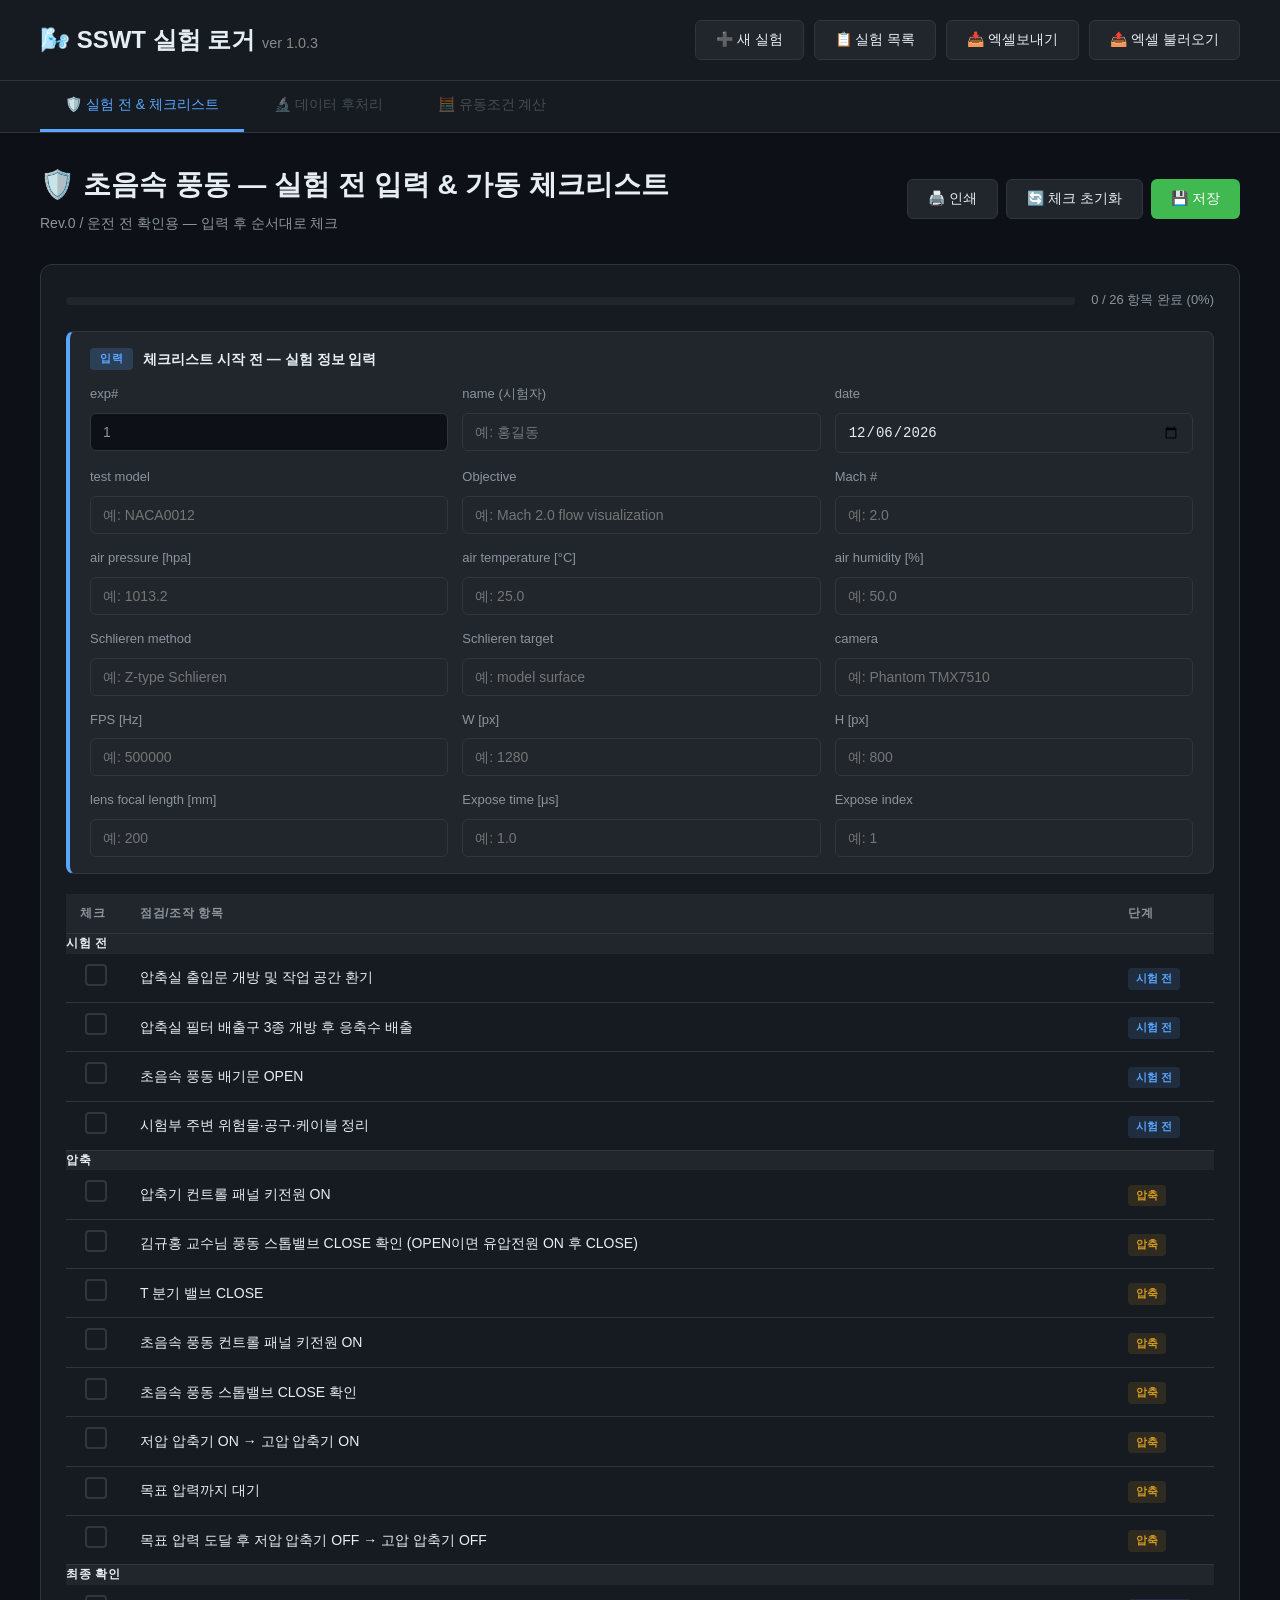
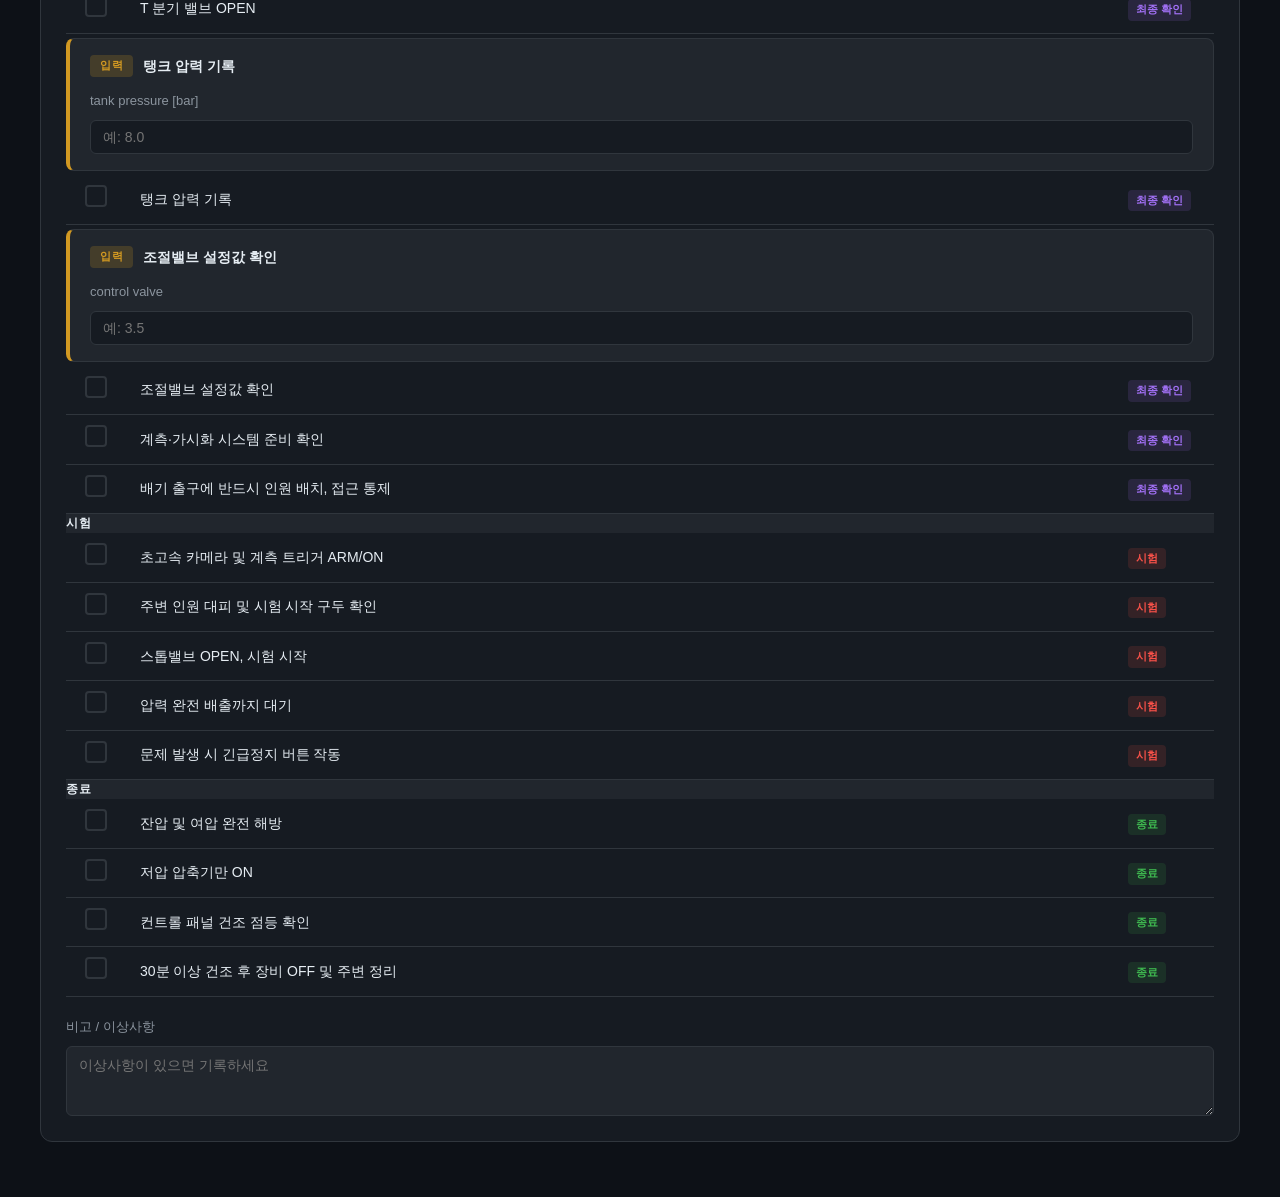
==== commit 8f677cad: "fix: 탱크 압력 입력 위치 변경 (v1.0.3) - '목표 압력 입력 — 압축 대기 전' 블록 제거 - T 분기 밸브 OPEN 다음 '탱크 압력 기록' 체크항목 추가 - 탱크 " ====
--- a/SSWT_Experiment_Logger/index.html
+++ b/SSWT_Experiment_Logger/index.html
@@ -10,7 +10,7 @@
 <body>
     <div class="app-container">
         <header class="app-header">
-            <h1>🌬️ SSWT 실험 로거 <span class="version-tag">ver 1.0.2</span></h1>
+            <h1>🌬️ SSWT 실험 로거 <span class="version-tag">ver 1.0.3</span></h1>
             <div class="header-actions">
                 <button onclick="createNewExperimentFromUI()" class="btn-secondary">➕ 새 실험</button>
                 <button onclick="showExperimentList()" class="btn-secondary">📋 실험 목록</button>
@@ -45,7 +45,7 @@
                         <div class="checklist-progress-bar-bg">
                             <div class="checklist-progress-bar-fill" id="checklist-progress-bar"></div>
                         </div>
-                        <span class="checklist-progress-text" id="checklist-progress-text">0 / 25 항목 완료 (0%)</span>
+                        <span class="checklist-progress-text" id="checklist-progress-text">0 / 26 항목 완료 (0%)</span>
                     </div>
 
                     <!-- ① 체크리스트 시작 전 입력 -->
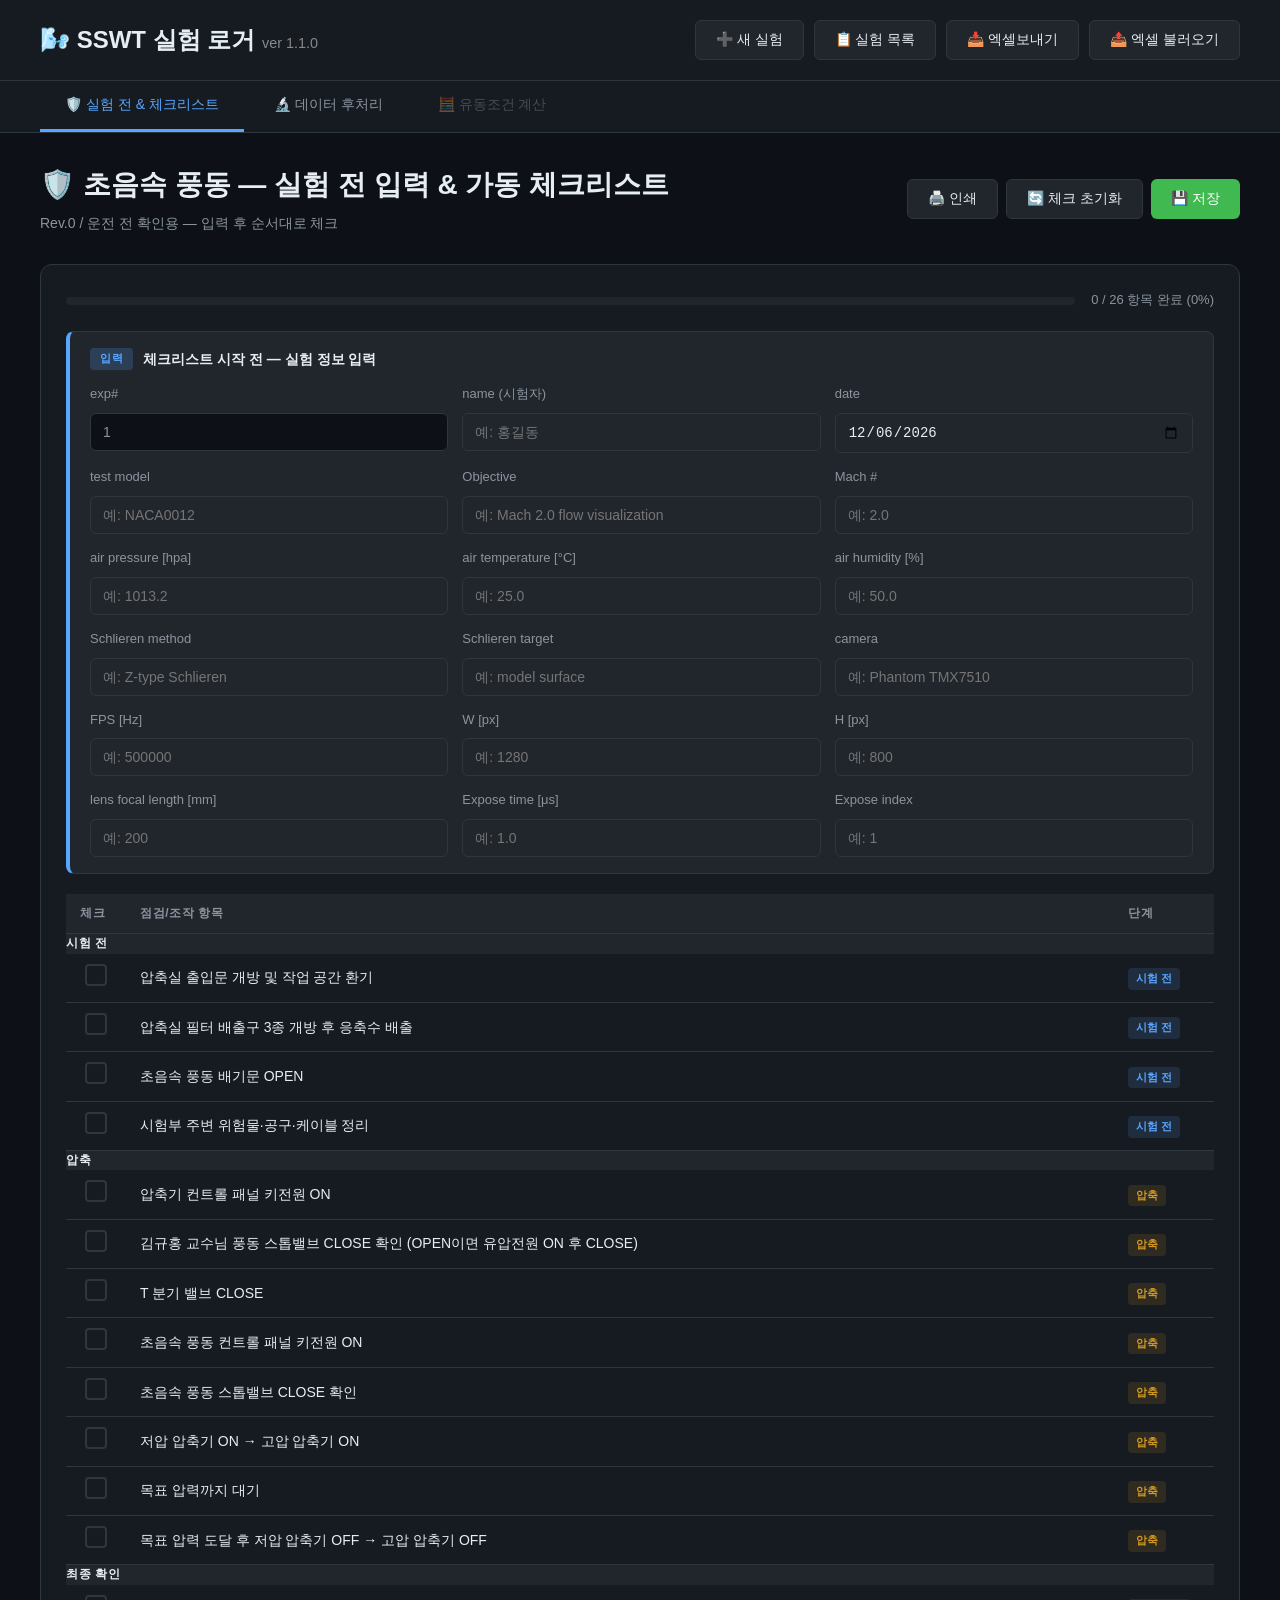
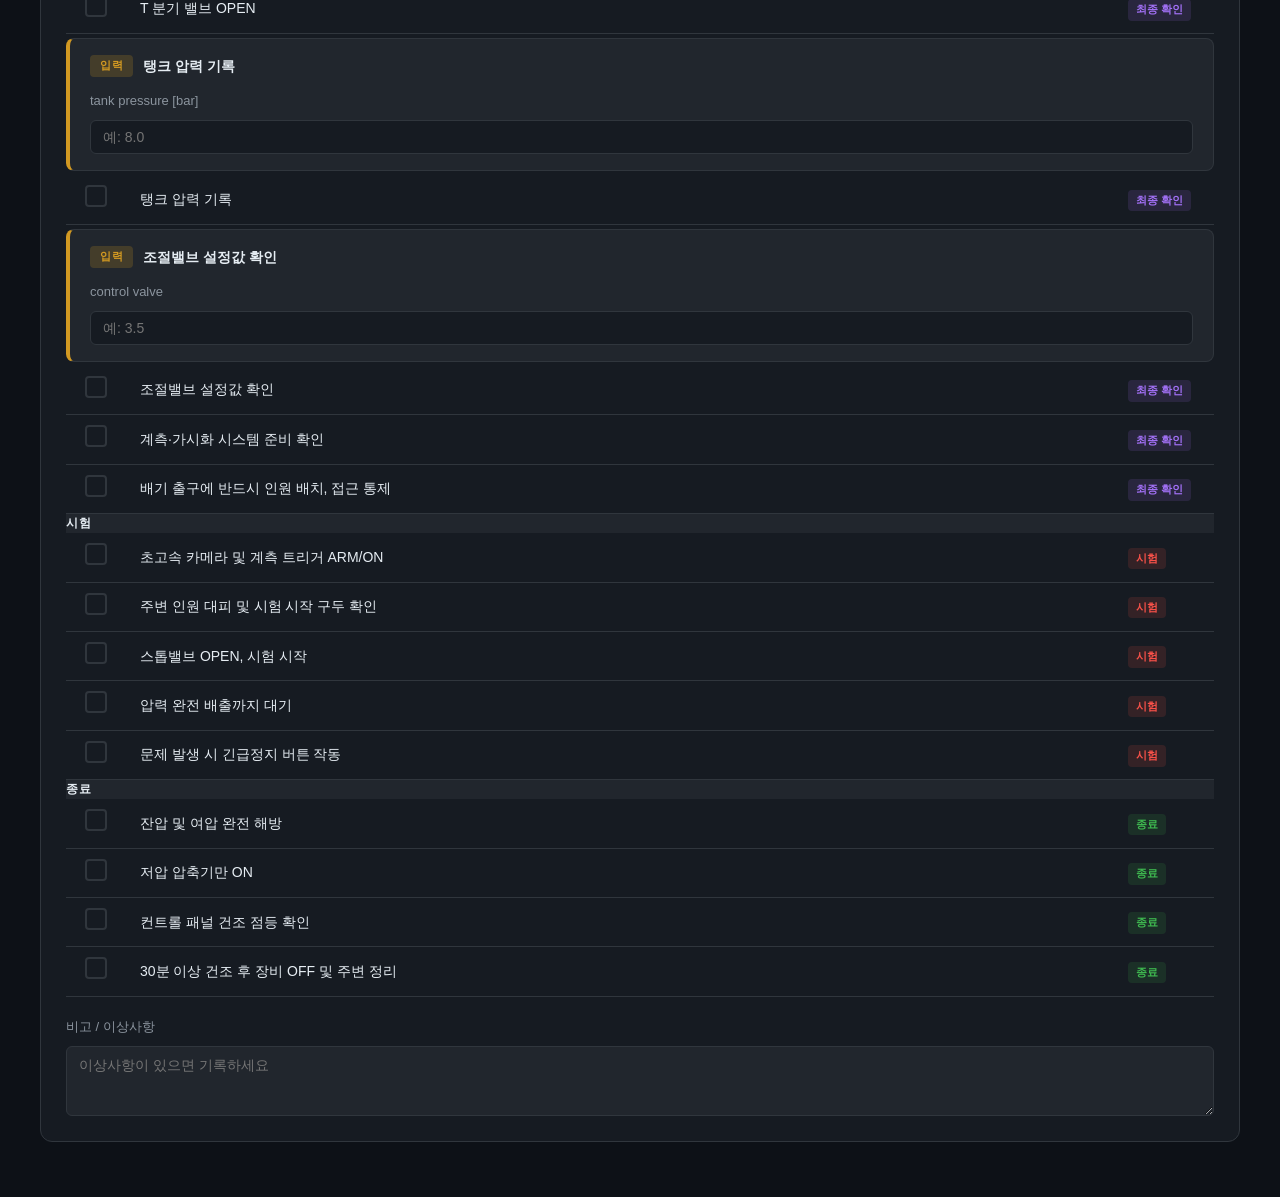
==== commit c453ceb1: "feat: CSV 캘리브레이션 후처리 탭 추가 (v1.1.0) - Ch1~9: 4-20mA 역변환 후 ax+b 재캘리브 (노즐벽면) - Ch10~11: 원본 barg 유지 - Ch" ====
--- a/SSWT_Experiment_Logger/index.html
+++ b/SSWT_Experiment_Logger/index.html
@@ -10,7 +10,7 @@
 <body>
     <div class="app-container">
         <header class="app-header">
-            <h1>🌬️ SSWT 실험 로거 <span class="version-tag">ver 1.0.3</span></h1>
+            <h1>🌬️ SSWT 실험 로거 <span class="version-tag">ver 1.1.0</span></h1>
             <div class="header-actions">
                 <button onclick="createNewExperimentFromUI()" class="btn-secondary">➕ 새 실험</button>
                 <button onclick="showExperimentList()" class="btn-secondary">📋 실험 목록</button>
@@ -22,7 +22,7 @@
 
         <nav class="nav-tabs">
             <button class="tab-btn active" data-tab="experiment" onclick="switchTab('experiment')">🛡️ 실험 전 &amp; 체크리스트</button>
-            <button class="tab-btn tab-disabled" disabled title="추후 구현 예정">🔬 데이터 후처리</button>
+            <button class="tab-btn" data-tab="processing" onclick="switchTab('processing')">🔬 데이터 후처리</button>
             <button class="tab-btn tab-disabled" disabled title="추후 구현 예정">🧮 유동조건 계산</button>
         </nav>
 
@@ -145,6 +145,45 @@
                     <div class="form-group" style="margin-top:20px;">
                         <label>비고 / 이상사항</label>
                         <textarea id="checklist-notes" rows="3" placeholder="이상사항이 있으면 기록하세요"></textarea>
+                    </div>
+                </div>
+            </div>
+
+            <!-- 데이터 후처리 (캘리브레이션) -->
+            <div id="tab-processing" class="tab-content">
+                <div class="page-header">
+                    <div>
+                        <h2>🔬 데이터 후처리 — 캘리브레이션</h2>
+                        <p class="page-subtitle">CSV 업로드 → mA/V 역변환 → ax+b 재캘리브레이션</p>
+                    </div>
+                </div>
+
+                <div class="form-section">
+                    <h3>1. CSV 파일 업로드</h3>
+                    <div class="upload-box" style="border:2px dashed #3d5a8a;padding:20px;border-radius:8px;text-align:center;background:#161b22;">
+                        <input type="file" id="csv-data-file" accept=".csv" onchange="handleCsvUpload(event)">
+                        <p id="csv-upload-status" style="margin-top:10px;font-size:14px;color:#8b949e;">DAQ CSV 파일을 선택하세요</p>
+                    </div>
+                </div>
+
+                <div class="form-section" id="processing-results" style="display:none;">
+                    <h3>2. 캘리브레이션 결과</h3>
+                    <div class="calib-info-box">
+                        <strong>변환 규칙</strong>
+                        <ul class="calib-rule-list">
+                            <li>Ch1~2, Ch10: 4–20 mA → 0–20 barg (Ch10은 재캘리브 없이 유지)</li>
+                            <li>Ch3: 4–20 mA → 0–10 barg</li>
+                            <li>Ch4~9: 4–20 mA → 0–2 barg (노즐벽면 4~9, ax+b 적용)</li>
+                            <li>Ch11: 4–20 mA → 0–24.5 barg (재캘리브 없이 유지)</li>
+                            <li>Ch12~16: 0–10 V → 0–10 barg (피토 1~5, ax+b 적용)</li>
+                        </ul>
+                    </div>
+
+                    <canvas id="calibrated-graph" width="1200" height="500" class="calib-canvas"></canvas>
+
+                    <div class="header-btn-group" style="margin-top:16px;">
+                        <button onclick="exportCalibratedExcel()" class="btn-primary">📥 엑셀 내보내기</button>
+                        <button onclick="exportCalibratedCsv()" class="btn-secondary">📥 CSV 내보내기</button>
                     </div>
                 </div>
             </div>
@@ -182,6 +221,7 @@
 
     <script src="database.js"></script>
     <script src="excel-handler.js"></script>
+    <script src="calibration-processing.js"></script>
     <script src="app.js"></script>
 </body>
 </html>
--- a/SSWT_Experiment_Logger/style.css
+++ b/SSWT_Experiment_Logger/style.css
@@ -1167,3 +1167,34 @@
     .form-section { border: 1px solid #ccc; }
     .checklist-table td, .checklist-table th { color: black; }
 }
+
+/* 캘리브레이션 후처리 */
+.calib-info-box {
+    background: #1e2a3a;
+    border: 1px solid #3d5a8a;
+    border-radius: 8px;
+    padding: 14px 18px;
+    margin-bottom: 16px;
+    font-size: 13px;
+    color: #8b949e;
+}
+
+.calib-info-box strong {
+    color: #7eb8f7;
+    display: block;
+    margin-bottom: 8px;
+}
+
+.calib-rule-list {
+    margin: 0;
+    padding-left: 20px;
+    line-height: 1.7;
+}
+
+.calib-canvas {
+    width: 100%;
+    max-width: 1200px;
+    border: 1px solid var(--border-color);
+    border-radius: 8px;
+    display: block;
+}
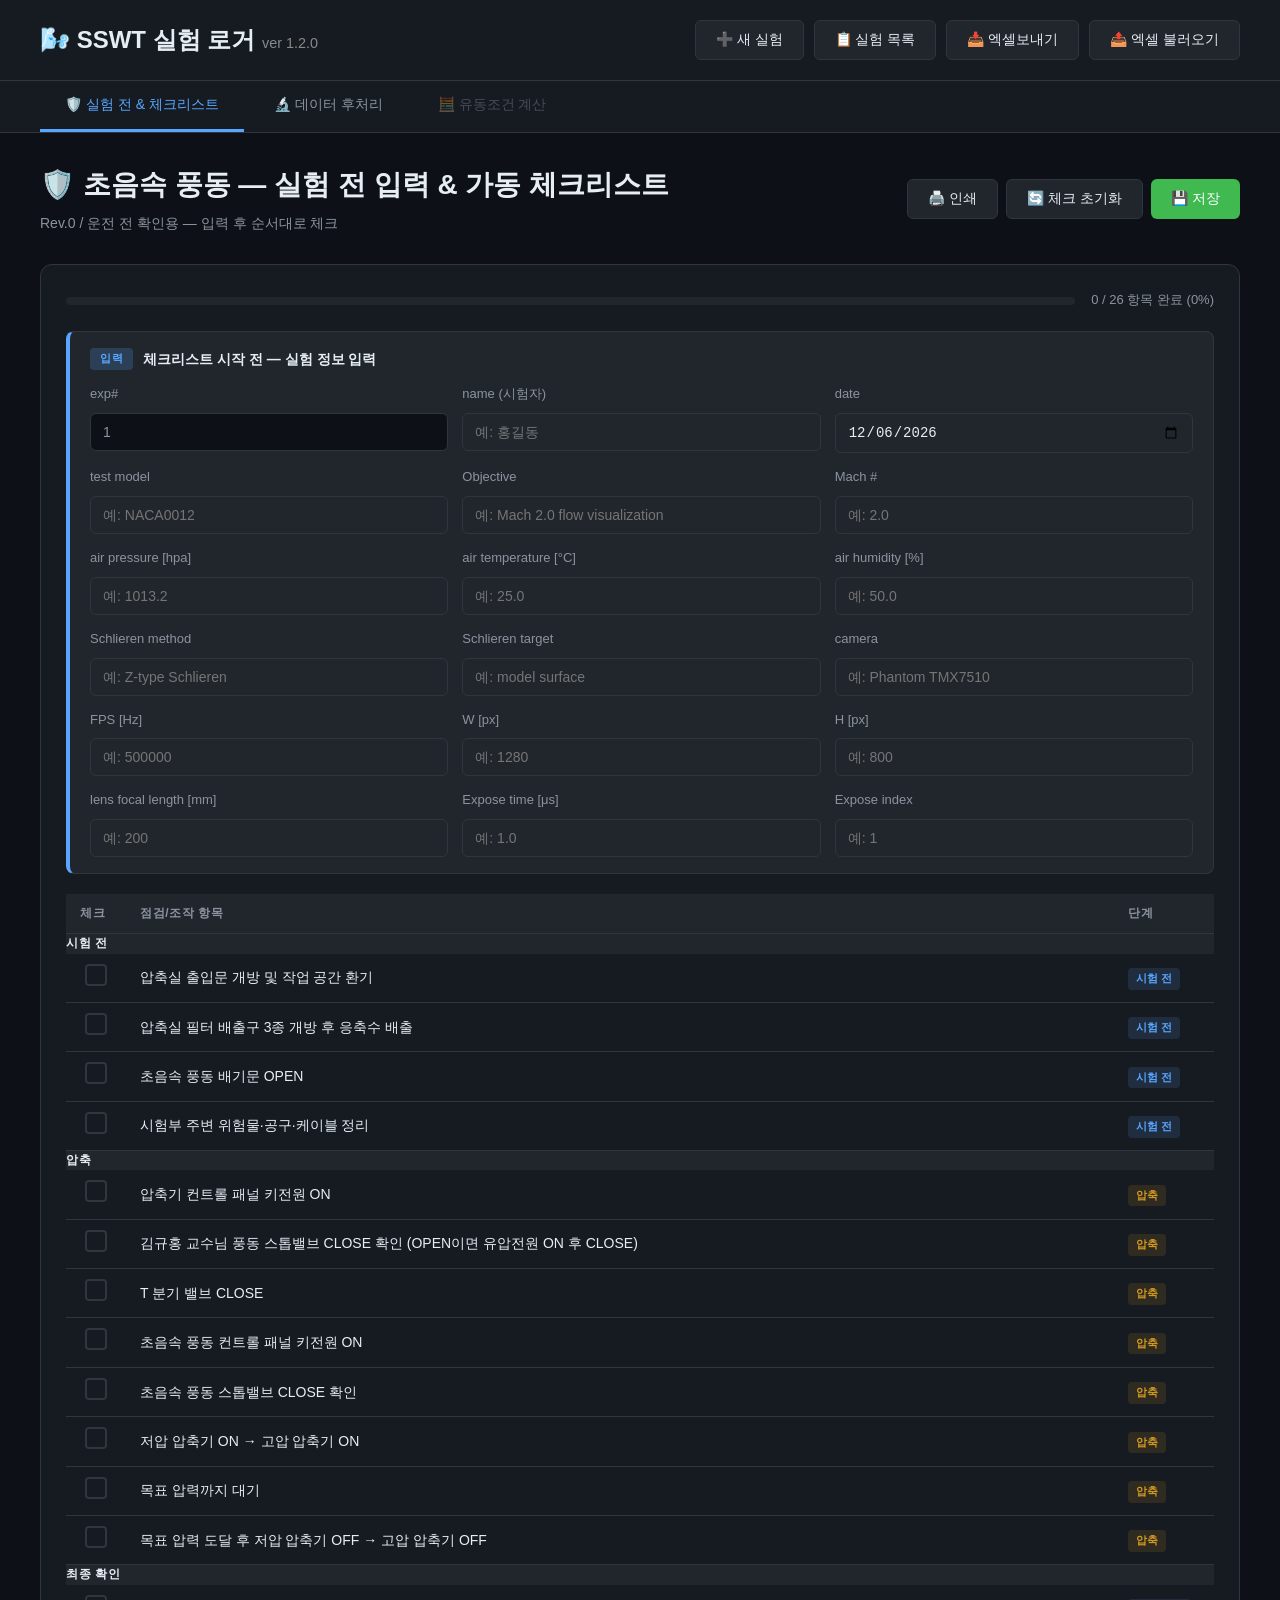
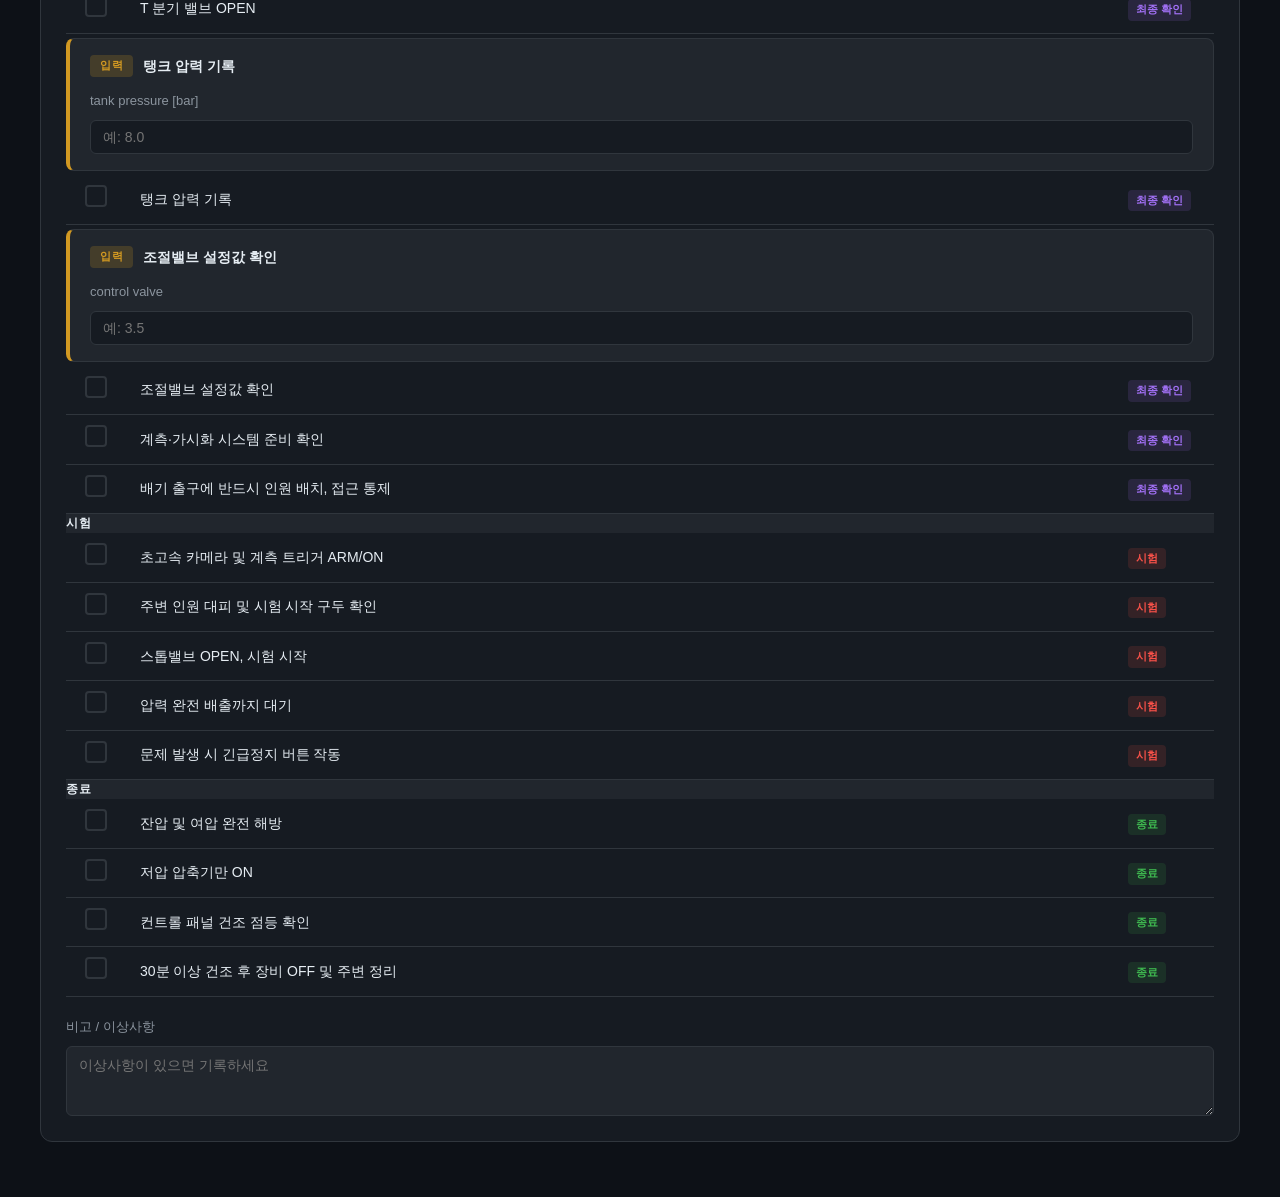
==== commit a5638221: "feat: static P·비율·Mach 후처리 파이프라인 추가 (v1.2.0) Ch11 제외 0점 보정과 대기압 보정으로 절대압을 계산하고, 벽면/피토 비율·마하수를 별도 그래프" ====
--- a/SSWT_Experiment_Logger/index.html
+++ b/SSWT_Experiment_Logger/index.html
@@ -10,7 +10,7 @@
 <body>
     <div class="app-container">
         <header class="app-header">
-            <h1>🌬️ SSWT 실험 로거 <span class="version-tag">ver 1.1.0</span></h1>
+            <h1>🌬️ SSWT 실험 로거 <span class="version-tag">ver 1.2.0</span></h1>
             <div class="header-actions">
                 <button onclick="createNewExperimentFromUI()" class="btn-secondary">➕ 새 실험</button>
                 <button onclick="showExperimentList()" class="btn-secondary">📋 실험 목록</button>
@@ -154,7 +154,7 @@
                 <div class="page-header">
                     <div>
                         <h2>🔬 데이터 후처리 — 캘리브레이션</h2>
-                        <p class="page-subtitle">CSV 업로드 → mA/V 역변환 → ax+b 재캘리브레이션</p>
+                        <p class="page-subtitle">CSV 업로드 → 캘리브레이션 → 0점 보정 → static P · 비율 · Mach 계산</p>
                     </div>
                 </div>
 
@@ -167,23 +167,34 @@
                 </div>
 
                 <div class="form-section" id="processing-results" style="display:none;">
-                    <h3>2. 캘리브레이션 결과</h3>
+                    <h3>2. 처리 결과</h3>
                     <div class="calib-info-box">
-                        <strong>변환 규칙</strong>
+                        <strong>처리 파이프라인</strong>
                         <ul class="calib-rule-list">
-                            <li>Ch1~2, Ch10: 4–20 mA → 0–20 barg (Ch10은 재캘리브 없이 유지)</li>
-                            <li>Ch3: 4–20 mA → 0–10 barg</li>
-                            <li>Ch4~9: 4–20 mA → 0–2 barg (노즐벽면 4~9, ax+b 적용)</li>
-                            <li>Ch11: 4–20 mA → 0–24.5 barg (재캘리브 없이 유지)</li>
-                            <li>Ch12~16: 0–10 V → 0–10 barg (피토 1~5, ax+b 적용)</li>
+                            <li>캘리브레이션 → Ch11 제외 첫 10프레임 평균 0점 보정 → + air pressure [hpa]/1000 → static P [bar]</li>
+                            <li>비율: Ch1~9, Ch12~16 각각 / Ch10 (P₀)</li>
+                            <li>Mach(벽면): 등엔트로피 P/P₀ 역산 · Mach(피토): 등엔트로피+정상충격파 역산</li>
                         </ul>
-                    </div>
-
-                    <canvas id="calibrated-graph" width="1200" height="500" class="calib-canvas"></canvas>
+                        <p id="proc-info-text" style="margin-top:8px;color:#7eb8f7;"></p>
+                    </div>
+
+                    <h4 class="plot-section-title">Static Pressure [bar]</h4>
+                    <canvas id="graph-static" width="1200" height="380" class="calib-canvas"></canvas>
+
+                    <h4 class="plot-section-title">Pressure Ratio — 노즐벽면 / Ch10</h4>
+                    <canvas id="graph-ratio-wall" width="1200" height="320" class="calib-canvas"></canvas>
+
+                    <h4 class="plot-section-title">Pressure Ratio — 피토 / Ch10</h4>
+                    <canvas id="graph-ratio-pitot" width="1200" height="320" class="calib-canvas"></canvas>
+
+                    <h4 class="plot-section-title">Mach Number — 노즐벽면 (등엔트로피)</h4>
+                    <canvas id="graph-mach-wall" width="1200" height="320" class="calib-canvas"></canvas>
+
+                    <h4 class="plot-section-title">Mach Number — 피토 (정상충격파 역산)</h4>
+                    <canvas id="graph-mach-pitot" width="1200" height="320" class="calib-canvas"></canvas>
 
                     <div class="header-btn-group" style="margin-top:16px;">
-                        <button onclick="exportCalibratedExcel()" class="btn-primary">📥 엑셀 내보내기</button>
-                        <button onclick="exportCalibratedCsv()" class="btn-secondary">📥 CSV 내보내기</button>
+                        <button onclick="exportCalibratedExcel()" class="btn-primary">📥 엑셀 내보내기 (5시트)</button>
                     </div>
                 </div>
             </div>
--- a/SSWT_Experiment_Logger/style.css
+++ b/SSWT_Experiment_Logger/style.css
@@ -1197,4 +1197,12 @@
     border: 1px solid var(--border-color);
     border-radius: 8px;
     display: block;
-}
+    margin-bottom: 8px;
+}
+
+.plot-section-title {
+    margin: 20px 0 8px;
+    font-size: 14px;
+    color: var(--accent-blue);
+    font-weight: 600;
+}
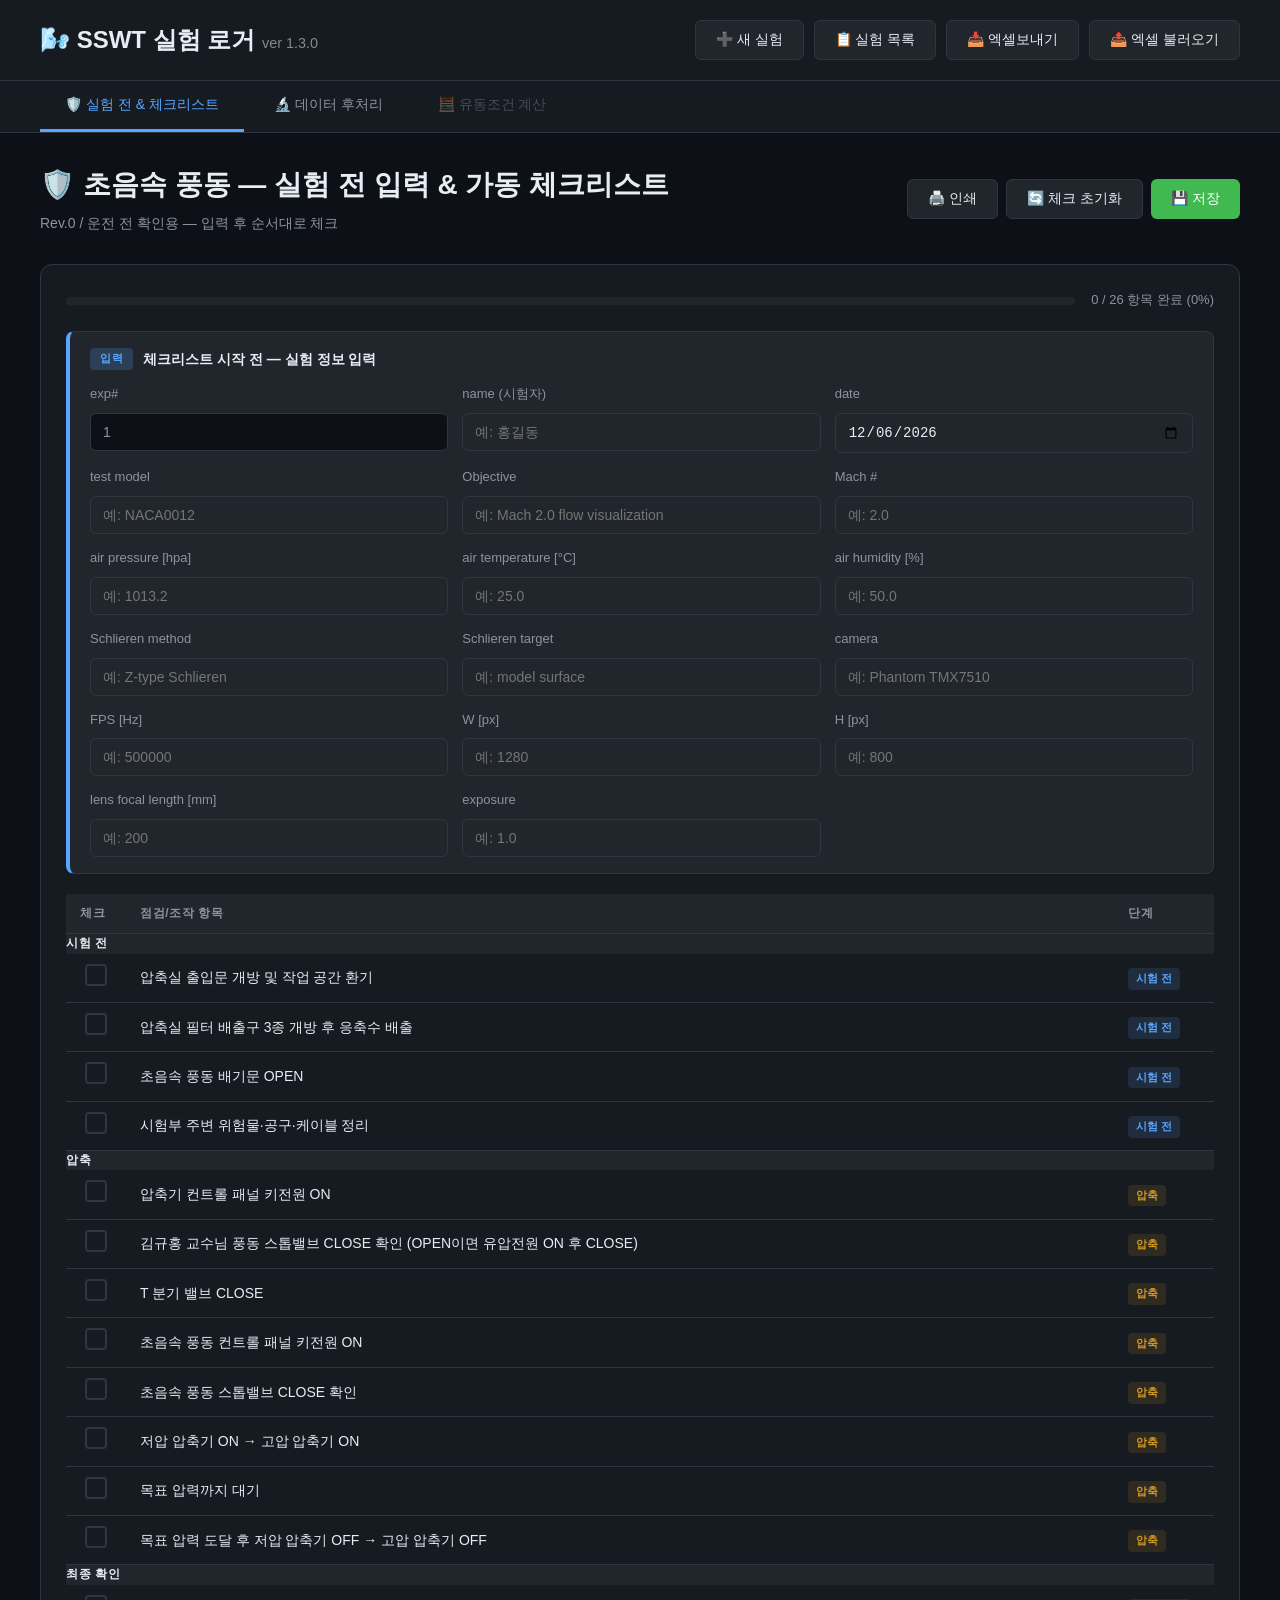
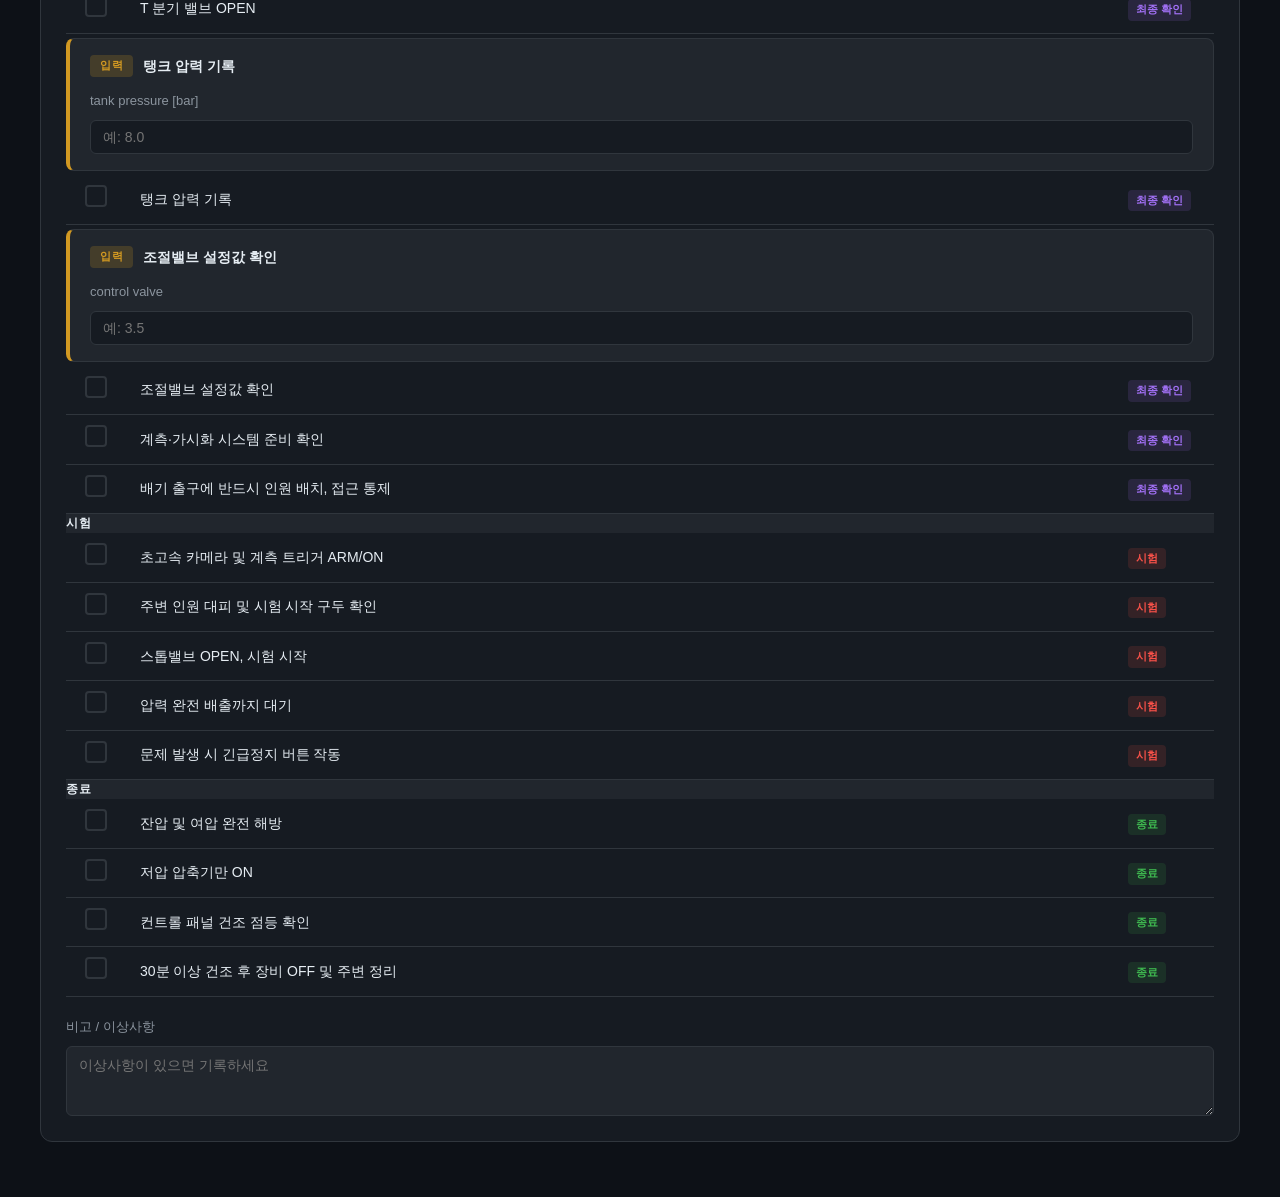
==== commit 011f1026: "feat: exposure 필드 통합 및 엑셀 불러오기 개선 (v1.3.0) Expose time/index를 exposure 단일 필드로 통합하고, 기존 explist 형식 호환" ====
--- a/SSWT_Experiment_Logger/index.html
+++ b/SSWT_Experiment_Logger/index.html
@@ -10,7 +10,7 @@
 <body>
     <div class="app-container">
         <header class="app-header">
-            <h1>🌬️ SSWT 실험 로거 <span class="version-tag">ver 1.2.0</span></h1>
+            <h1>🌬️ SSWT 실험 로거 <span class="version-tag">ver 1.3.0</span></h1>
             <div class="header-actions">
                 <button onclick="createNewExperimentFromUI()" class="btn-secondary">➕ 새 실험</button>
                 <button onclick="showExperimentList()" class="btn-secondary">📋 실험 목록</button>
@@ -120,12 +120,8 @@
                                 <input type="text" id="lens-focal" placeholder="예: 200">
                             </div>
                             <div class="form-group">
-                                <label>Expose time [μs]</label>
-                                <input type="number" id="expose-time" step="0.01" placeholder="예: 1.0">
-                            </div>
-                            <div class="form-group">
-                                <label>Expose index</label>
-                                <input type="number" id="expose-index" step="1" placeholder="예: 1">
+                                <label>exposure</label>
+                                <input type="text" id="exposure" placeholder="예: 1.0">
                             </div>
                         </div>
                     </div>
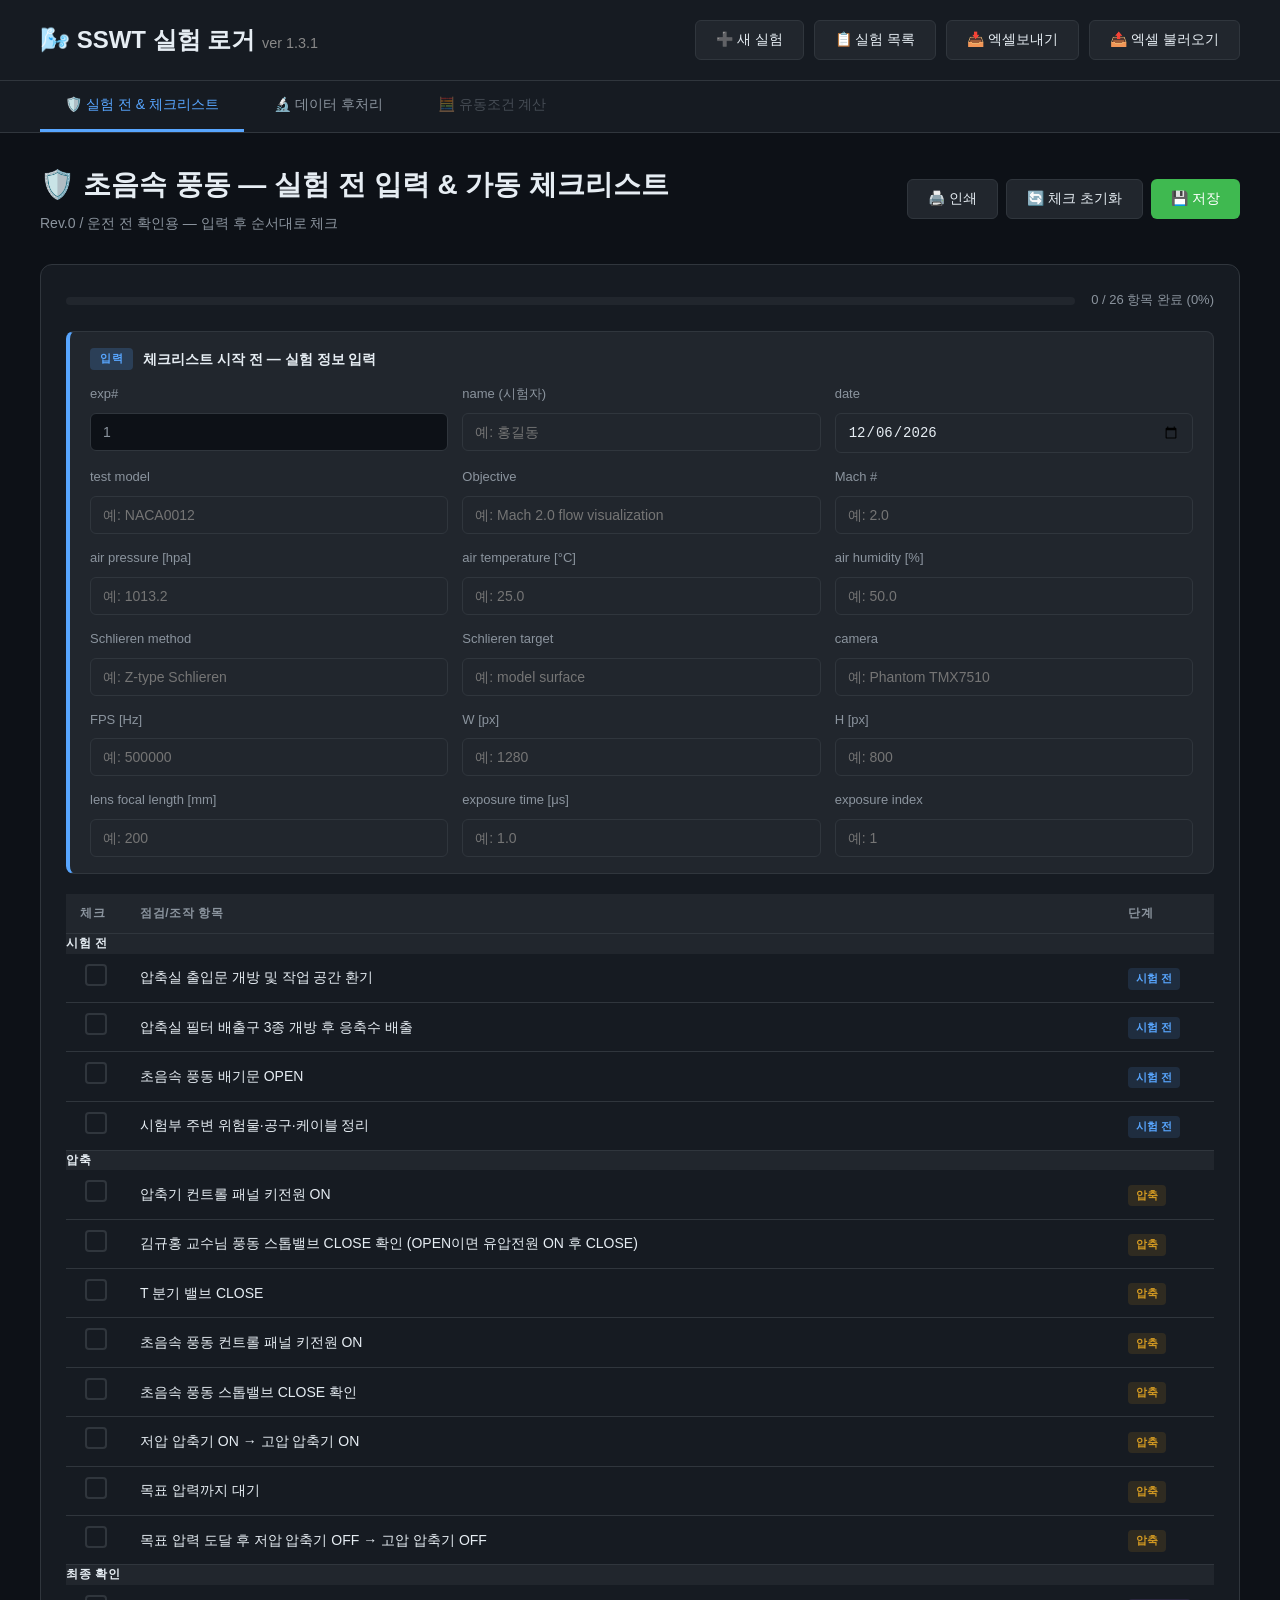
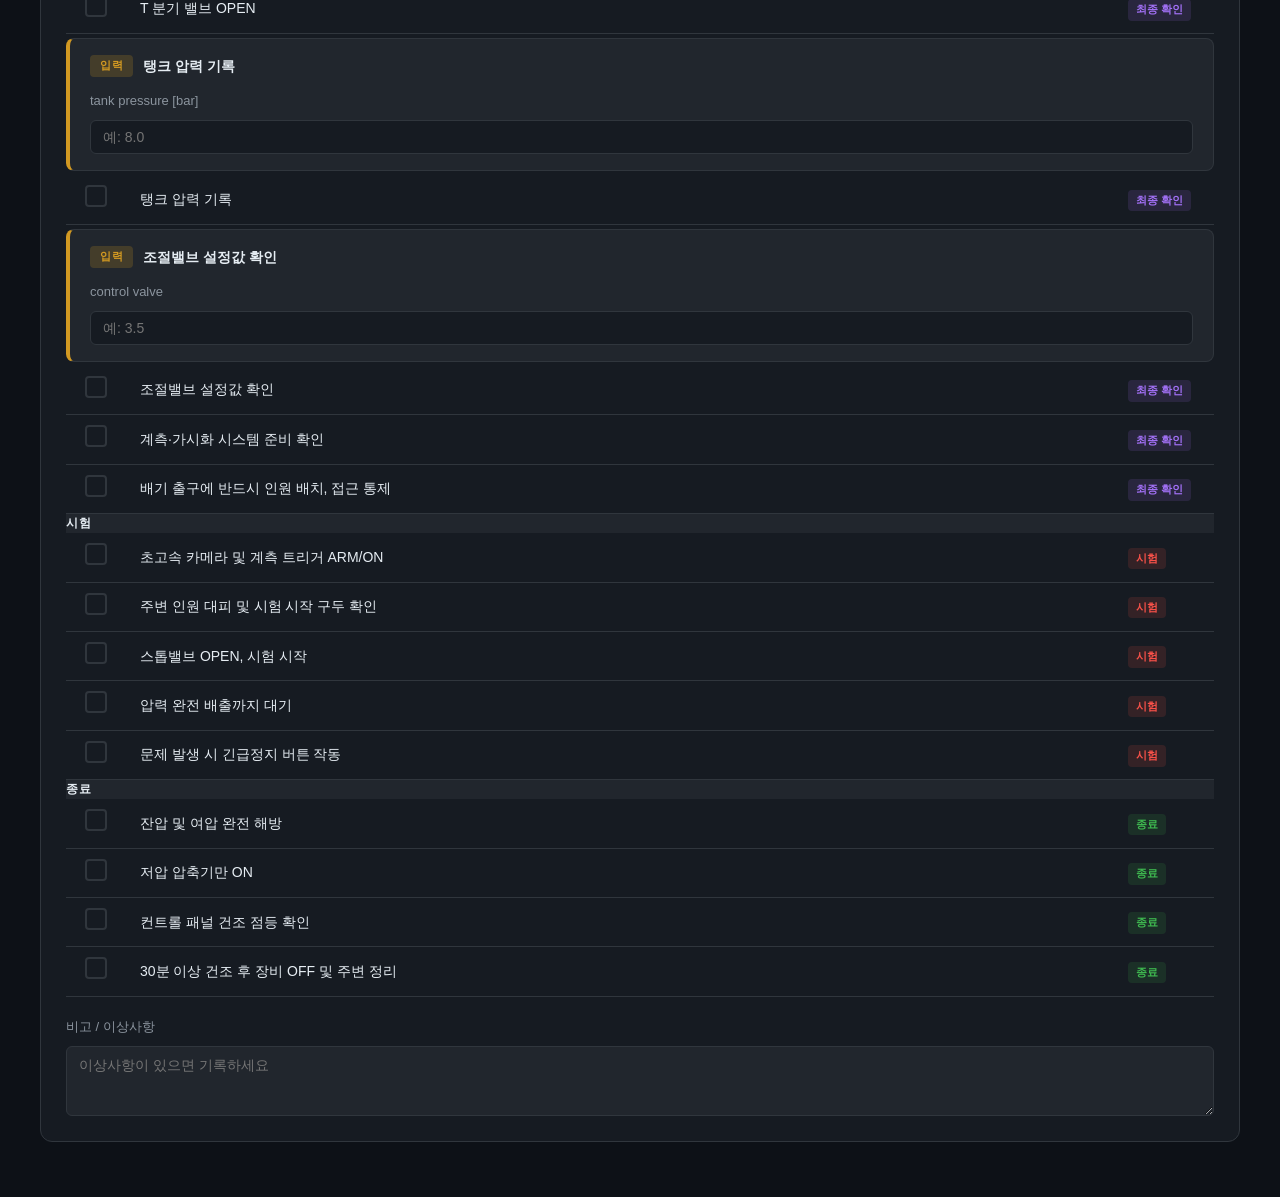
==== commit f9bb561f: "fix: exposure time/index 필드명 수정 (v1.3.1) 단일 exposure 필드 통합을 되돌리고 Expose time/index를 exposure time/in" ====
--- a/SSWT_Experiment_Logger/index.html
+++ b/SSWT_Experiment_Logger/index.html
@@ -10,7 +10,7 @@
 <body>
     <div class="app-container">
         <header class="app-header">
-            <h1>🌬️ SSWT 실험 로거 <span class="version-tag">ver 1.3.0</span></h1>
+            <h1>🌬️ SSWT 실험 로거 <span class="version-tag">ver 1.3.1</span></h1>
             <div class="header-actions">
                 <button onclick="createNewExperimentFromUI()" class="btn-secondary">➕ 새 실험</button>
                 <button onclick="showExperimentList()" class="btn-secondary">📋 실험 목록</button>
@@ -120,8 +120,12 @@
                                 <input type="text" id="lens-focal" placeholder="예: 200">
                             </div>
                             <div class="form-group">
-                                <label>exposure</label>
-                                <input type="text" id="exposure" placeholder="예: 1.0">
+                                <label>exposure time [μs]</label>
+                                <input type="number" id="exposure-time" step="0.01" placeholder="예: 1.0">
+                            </div>
+                            <div class="form-group">
+                                <label>exposure index</label>
+                                <input type="number" id="exposure-index" step="1" placeholder="예: 1">
                             </div>
                         </div>
                     </div>
